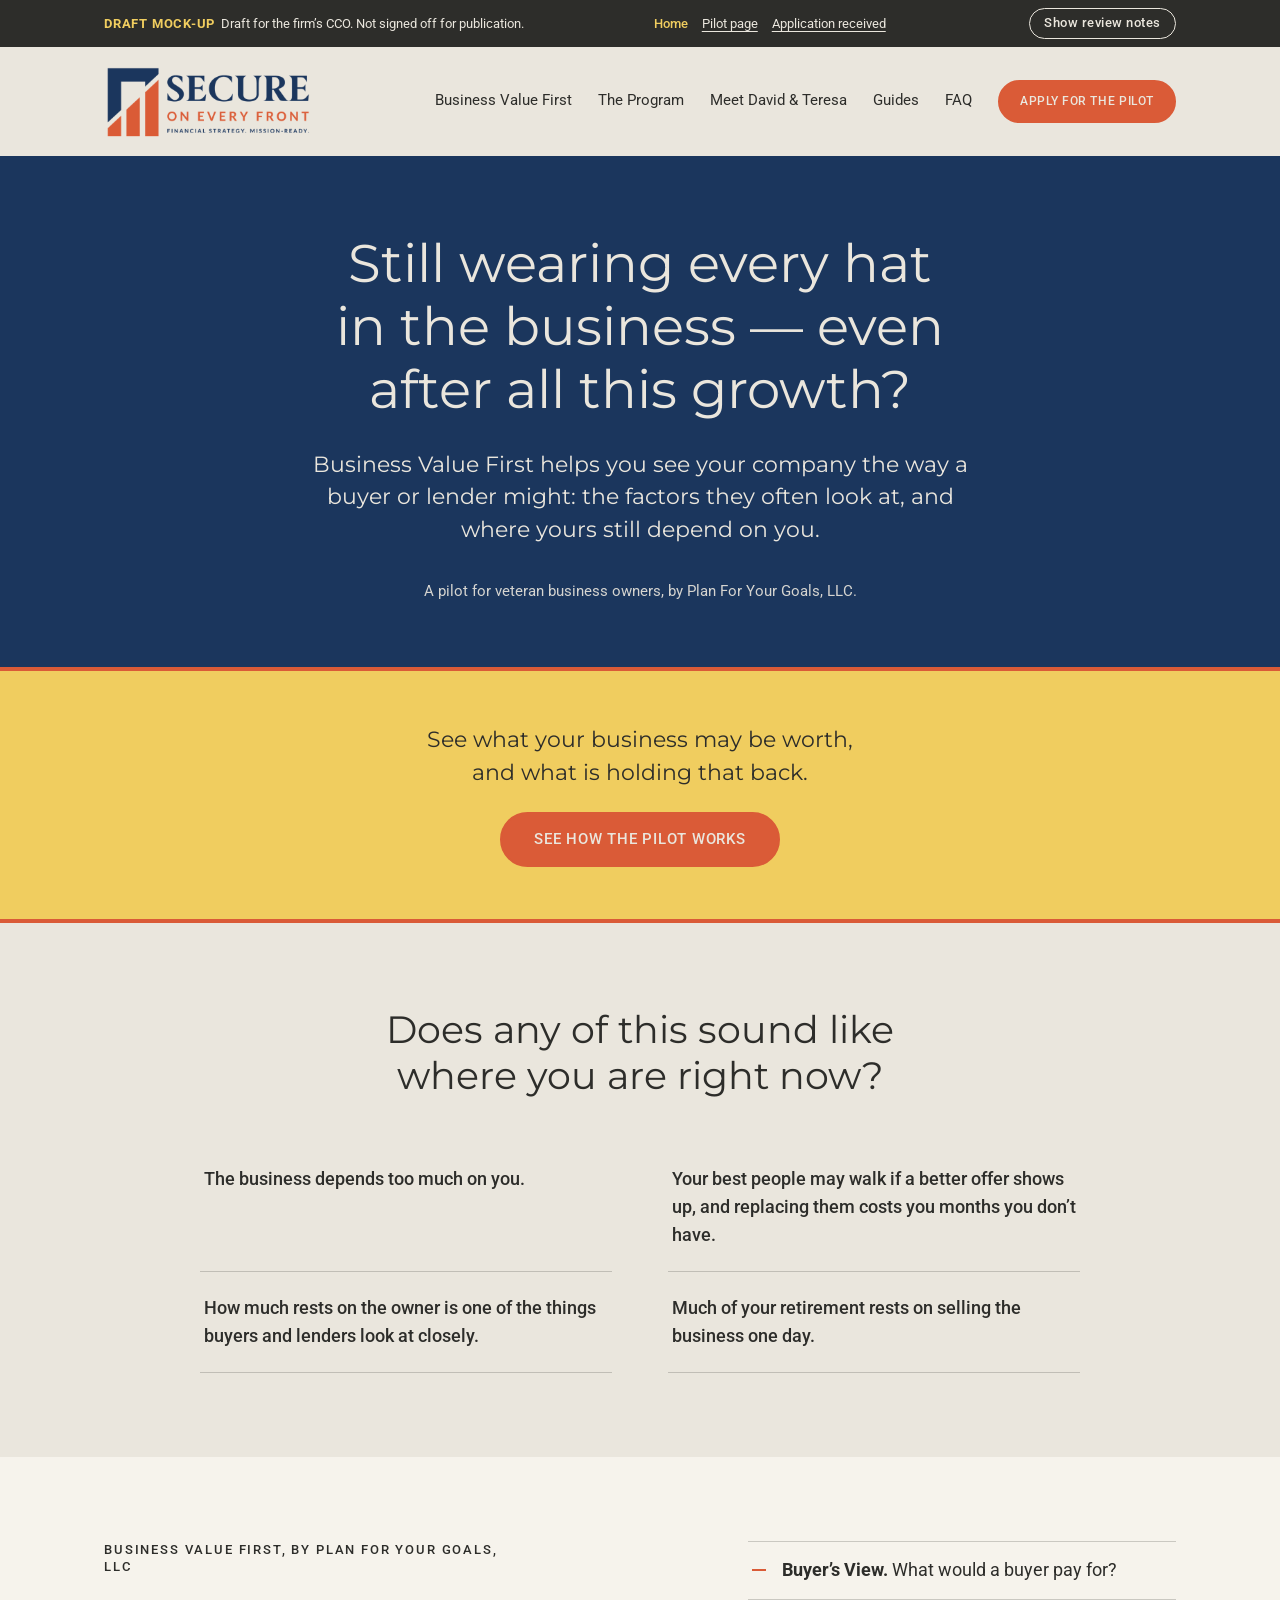
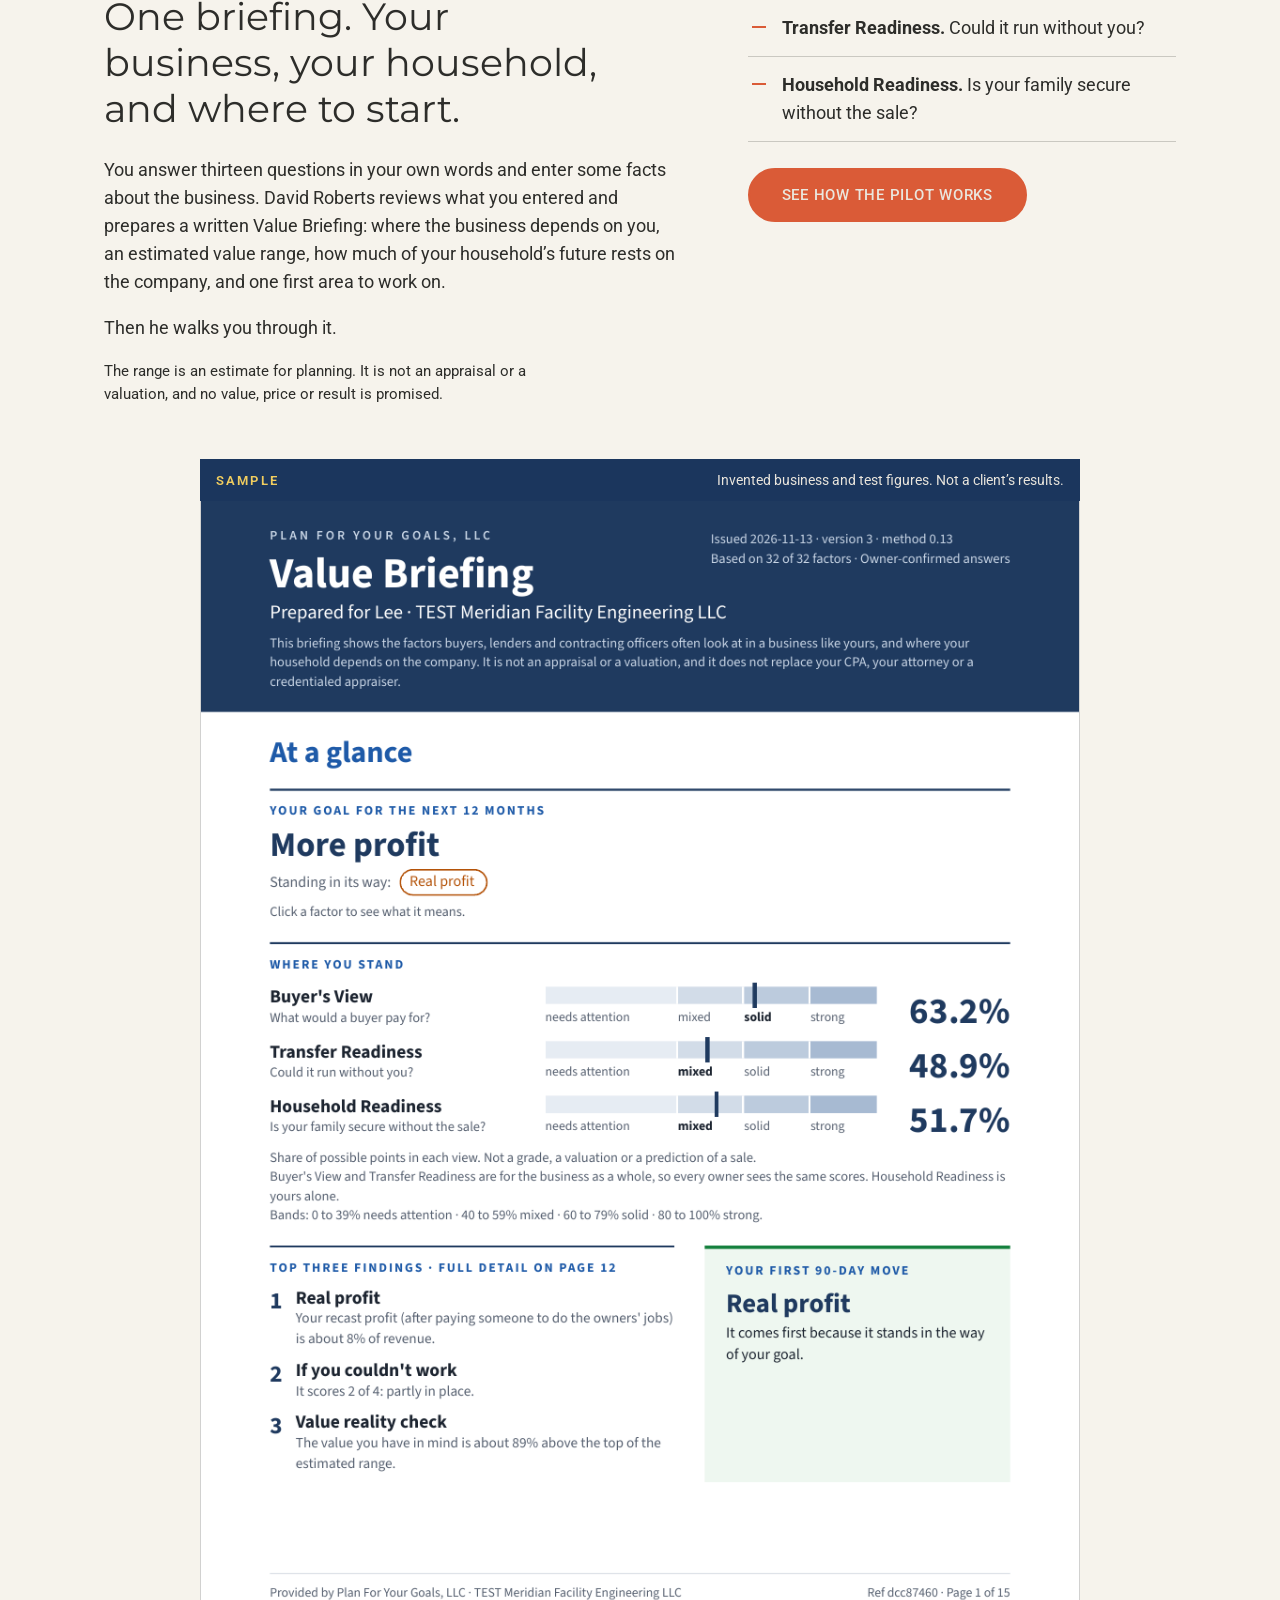
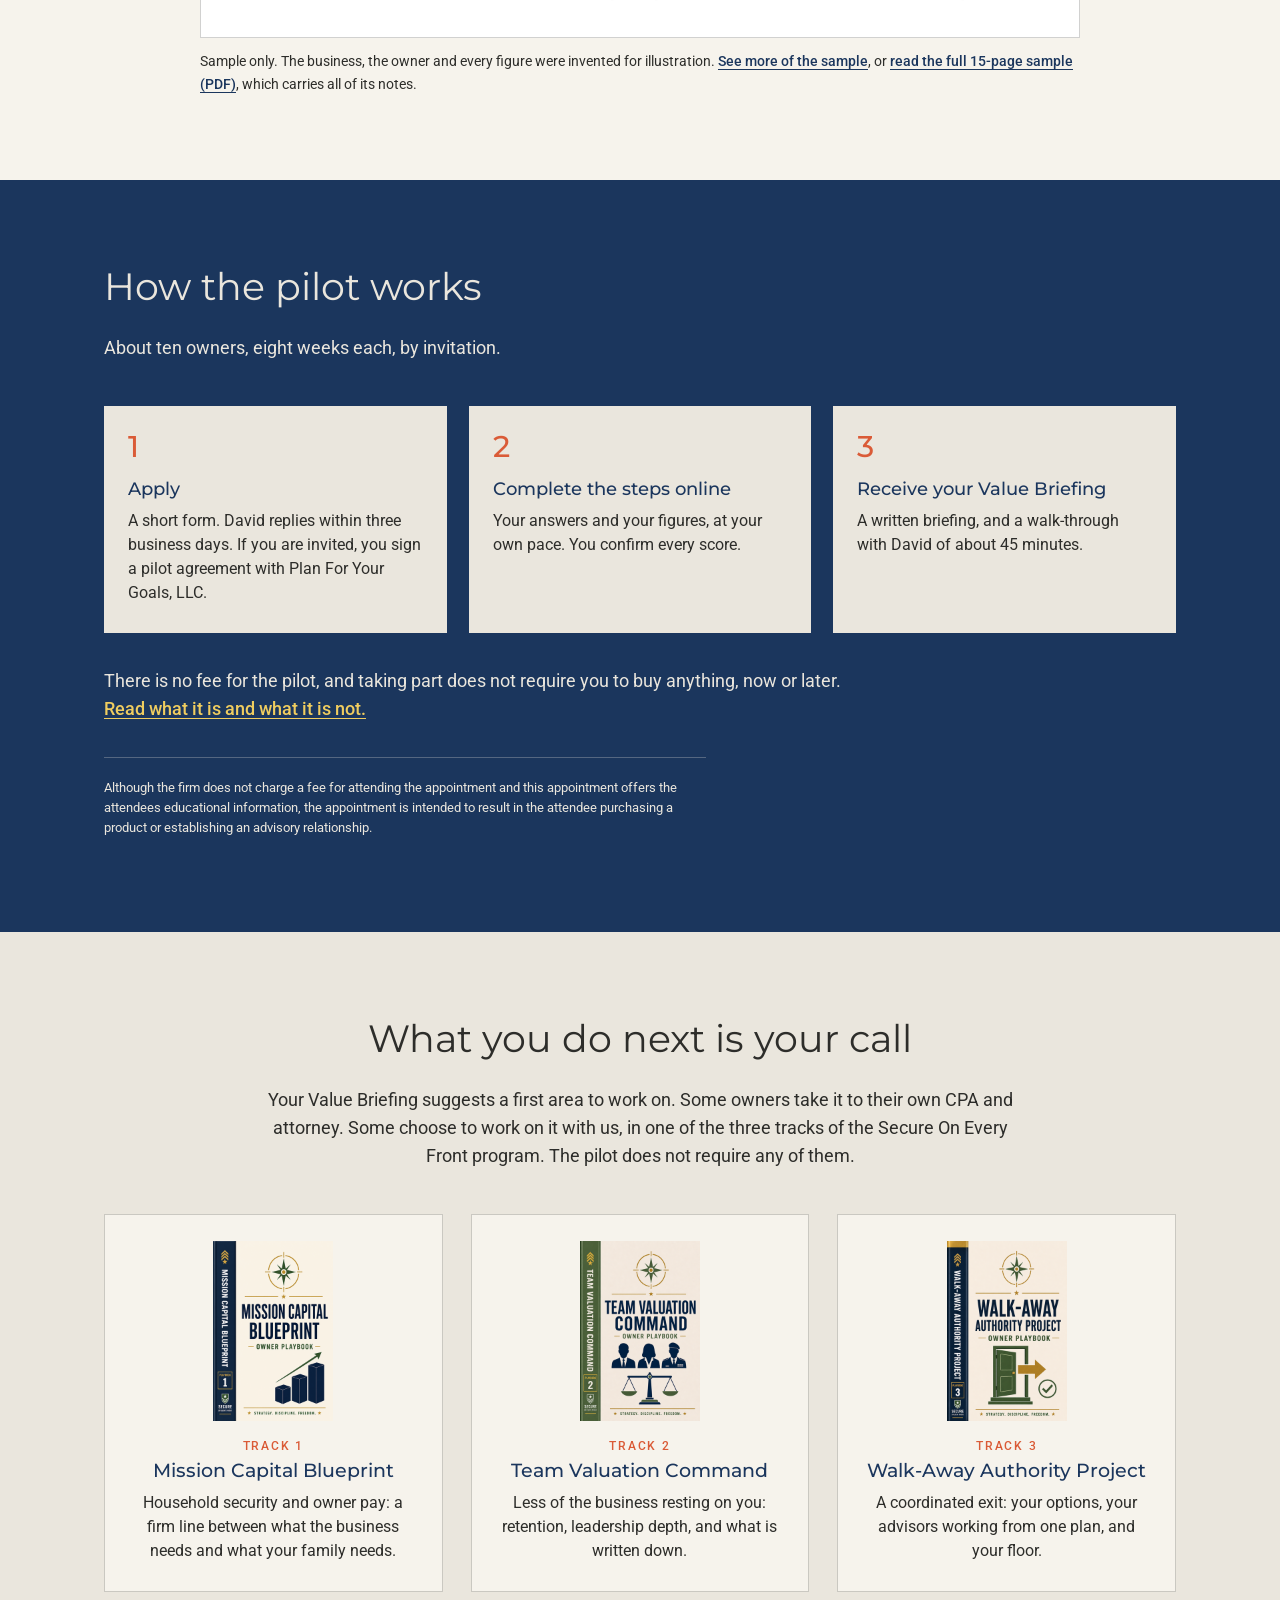
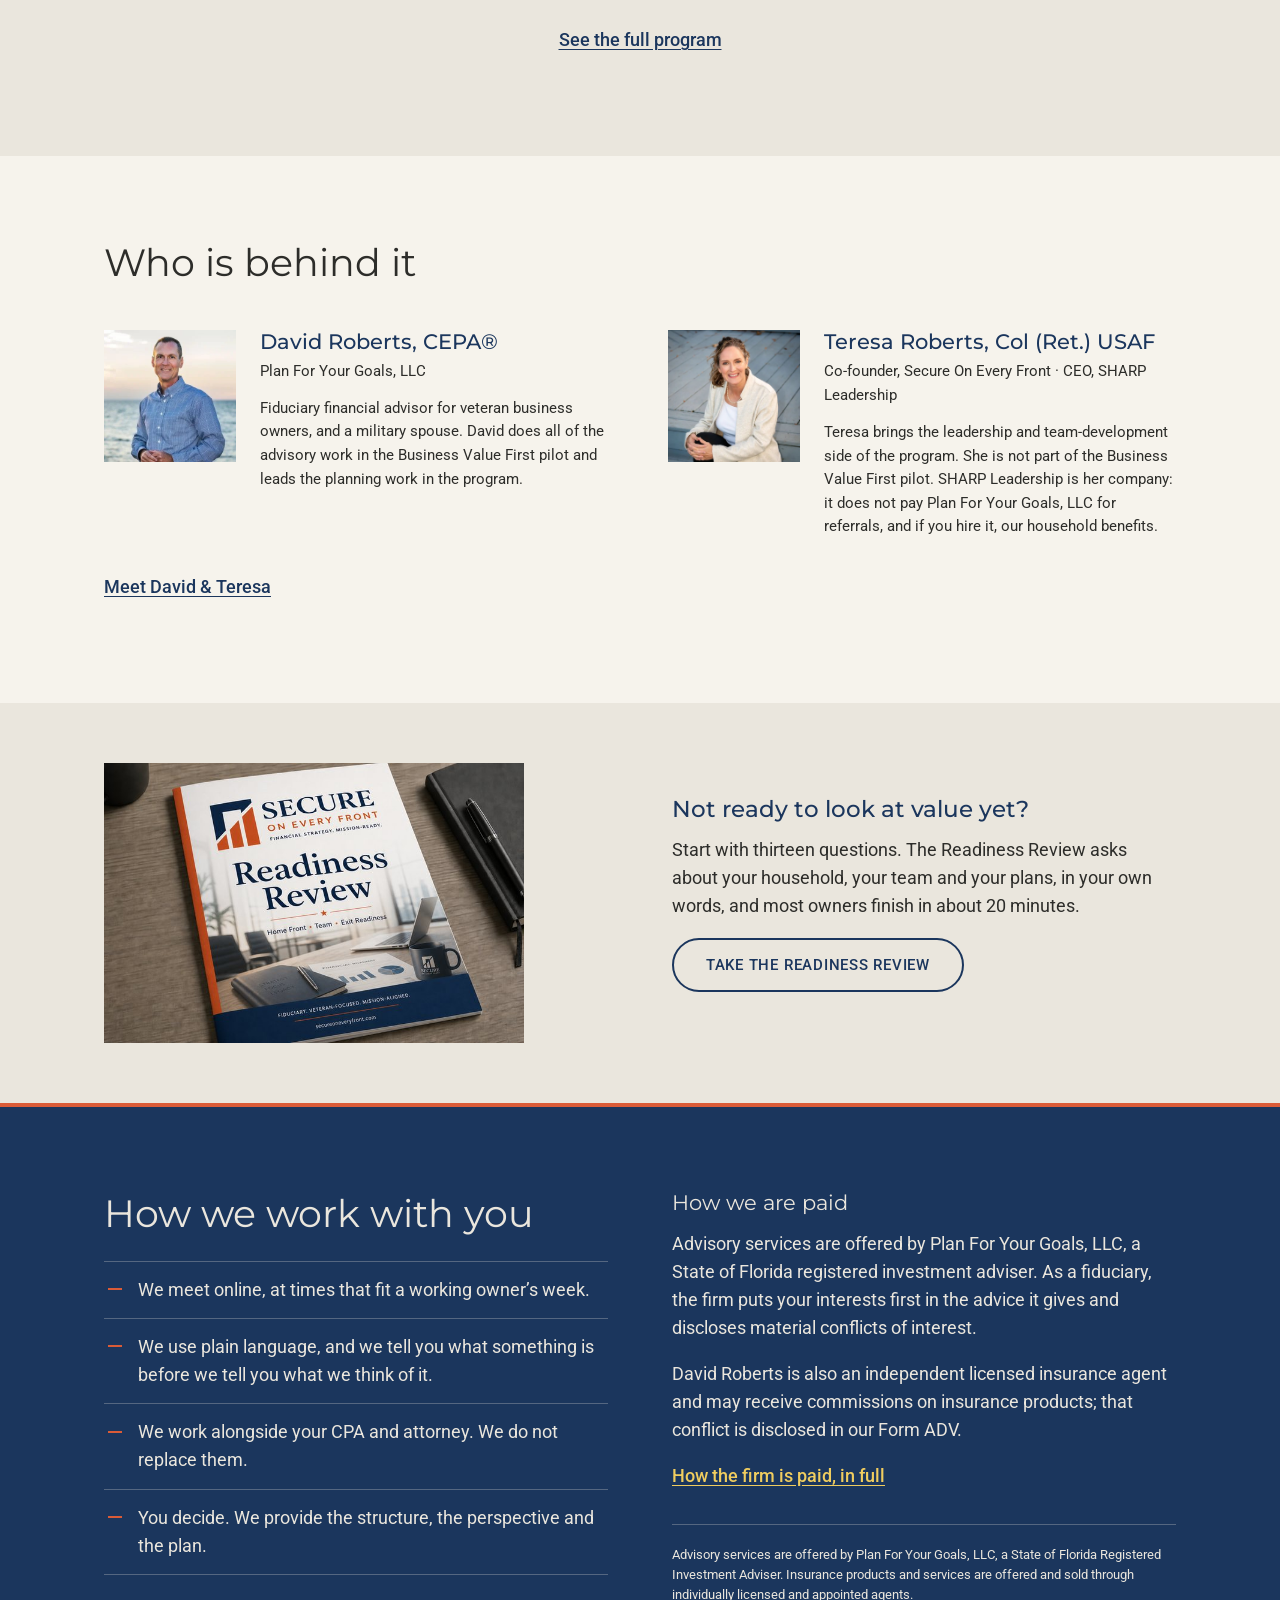
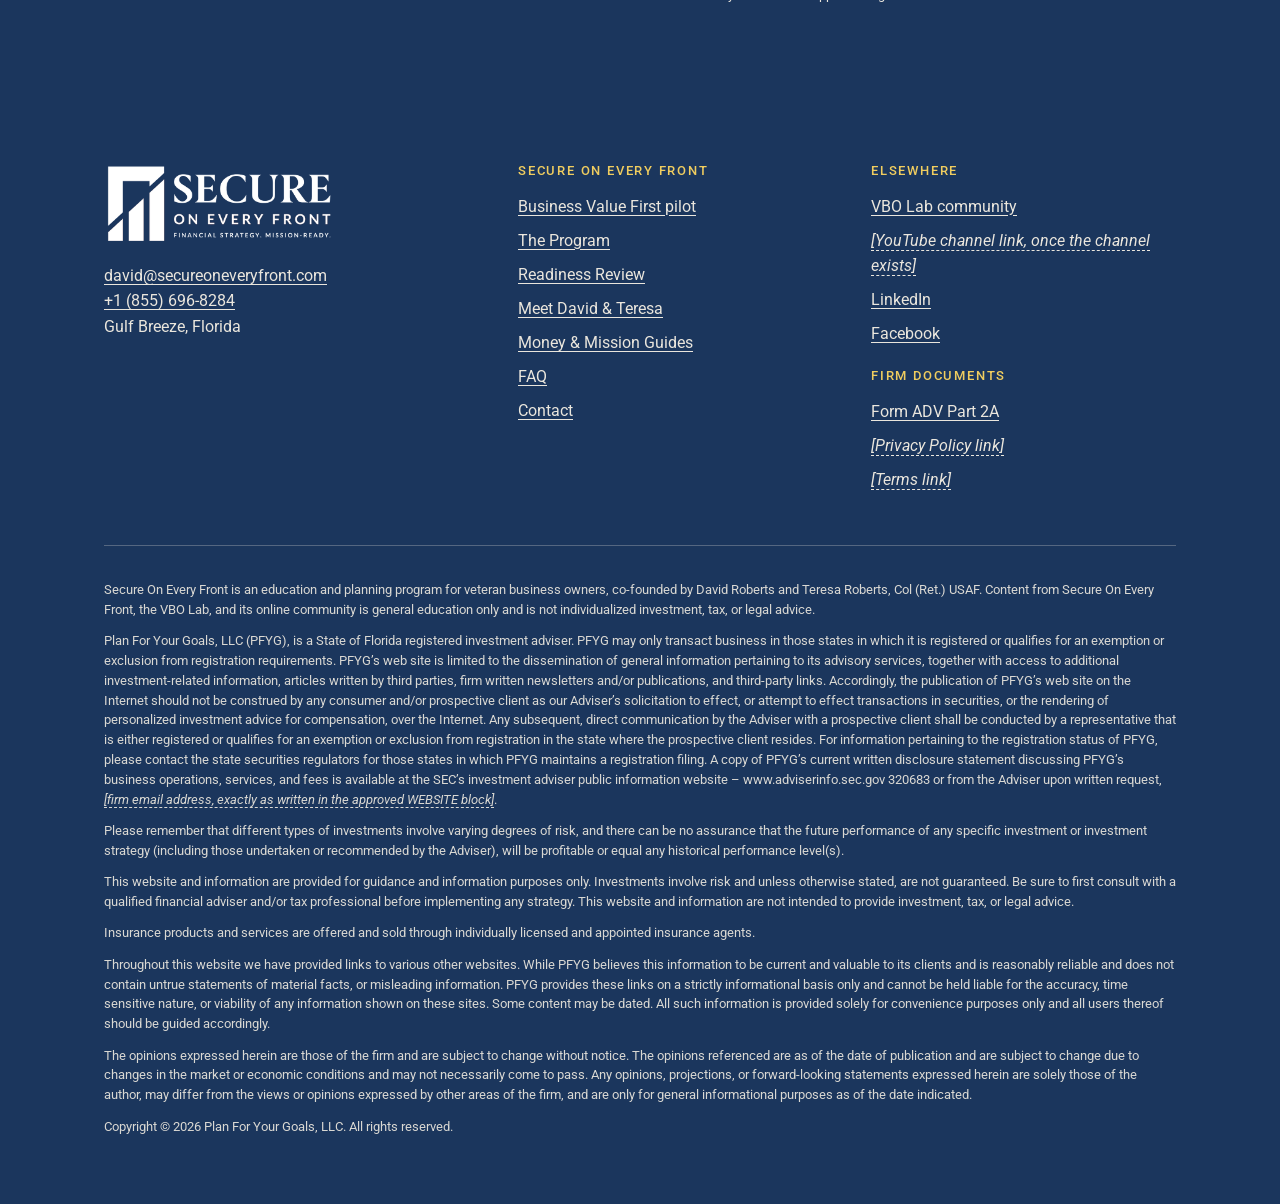
==== soef-refresh/mockup/index.html @ 6e655f0f "Add mock-ups for the Secure On Every Front refresh Pilot page, home page and application-received pa" ====
<!doctype html>
<html lang="en">
<head>
<meta charset="utf-8">
<meta name="viewport" content="width=device-width, initial-scale=1">
<meta name="robots" content="noindex, nofollow">
<title>Secure On Every Front | Business Value First for veteran business owners (DRAFT MOCK-UP)</title>
<link rel="icon" href="assets/favicon.png">
<link rel="preconnect" href="https://fonts.googleapis.com">
<link rel="preconnect" href="https://fonts.gstatic.com" crossorigin>
<link href="https://fonts.googleapis.com/css2?family=Montserrat:wght@400;500;600&family=Roboto:ital,wght@0,400;0,500;0,700;1,400&display=swap" rel="stylesheet">
<style>
/* Palette and type read from secureoneveryfront.com on 2026-11-19 */
:root {
  --navy: #1B365D;
  --cream: #EAE6DD;
  --gold: #F0CD5F;
  --orange: #DA5B37;
  --ink: #2D2D2A;
  --paper: #F6F3EC;
  --line-on-navy: rgba(234, 230, 221, .28);
  --line-on-cream: rgba(45, 45, 42, .22);
  --head: "Montserrat", "Helvetica Neue", Arial, sans-serif;
  --body: "Roboto", "Helvetica Neue", Arial, sans-serif;
}
*, *::before, *::after { box-sizing: border-box; }
html { -webkit-text-size-adjust: 100%; scroll-behavior: smooth; }
body { margin: 0; background: var(--cream); color: var(--ink); font-family: var(--body); font-size: 1.1rem; line-height: 1.6; }
img { max-width: 100%; height: auto; display: block; }
a { color: inherit; text-underline-offset: 3px; }
h1, h2, h3, h4 { font-family: var(--head); font-weight: 400; line-height: 1.2; margin: 0; text-wrap: balance; }
p { margin: 0 0 1em; }
p:last-child { margin-bottom: 0; }
ul, ol { margin: 0; padding: 0; }
.wrap { max-width: 1120px; margin: 0 auto; padding: 0 24px; }
.narrow { max-width: 780px; }
.center { text-align: center; margin-left: auto; margin-right: auto; }

/* ---------- Draft bar and review notes: part of the mock-up file only ---------- */
.draftbar { position: sticky; top: 0; z-index: 50; background: var(--ink); color: var(--cream); font-size: .82rem; line-height: 1.35; }
.draftbar .wrap { display: flex; gap: 10px 20px; align-items: center; justify-content: space-between; flex-wrap: wrap; padding-top: 8px; padding-bottom: 8px; }
.draftbar strong { color: var(--gold); letter-spacing: .06em; }
.draftbar .pages a { margin-right: 14px; }
.draftbar .pages a[aria-current="page"] { color: var(--gold); text-decoration: none; font-weight: 500; }
.draftbar button { font: 500 .8rem/1 var(--body); letter-spacing: .04em; background: transparent; color: var(--cream); border: 1px solid var(--cream); border-radius: 300px; padding: 8px 14px; cursor: pointer; }
.draftbar button[aria-pressed="true"] { background: var(--gold); border-color: var(--gold); color: var(--ink); }
.draftbar button:focus-visible { outline: 2px solid var(--gold); outline-offset: 2px; }
.note, .notes-only { display: none; }
body.notes-on .note { display: block; margin: 16px 0 0; padding: 10px 12px; background: #FFF7D1; color: var(--ink); border-left: 4px solid var(--orange); border-radius: 4px; font: 400 .82rem/1.45 var(--body); letter-spacing: 0; text-transform: none; text-align: left; max-width: 68ch; }
body.notes-on .center > .note, body.notes-on .note.mid { margin-left: auto; margin-right: auto; }
body.notes-on .note b { font-weight: 700; }
body.notes-on .notes-only { display: block; }
.placeholder { border-bottom: 1px dashed currentColor; font-style: italic; }

/* ---------- Buttons ---------- */
.btn { display: inline-block; text-decoration: none; text-align: center; font: 500 .95rem/1.2 var(--body); letter-spacing: .05em; text-transform: uppercase; background: var(--orange); color: var(--cream); border: 2px solid var(--orange); border-radius: 300px; padding: 1.05em 2.1em; cursor: pointer; transition: background .15s ease, color .15s ease; }
.btn:hover { background: transparent; color: var(--orange); }
.on-navy .btn:hover { color: var(--cream); border-color: var(--cream); }
.btn:focus-visible, a:focus-visible, summary:focus-visible { outline: 3px solid var(--gold); outline-offset: 3px; }
.on-gold .btn:focus-visible, .on-gold a:focus-visible { outline-color: var(--navy); }
.btn--small { font-size: .78rem; padding: .95em 1.6em; }
.btn--quiet { background: transparent; color: var(--navy); border-color: var(--navy); }
.btn--quiet:hover { background: var(--navy); color: var(--cream); }
.cta-sub { font-size: .92rem; margin-top: 16px; opacity: .9; }
.textlink { color: var(--navy); font-weight: 500; }
.on-navy .textlink { color: var(--gold); }

/* ---------- Header ---------- */
.site-header { background: var(--cream); }
.site-header .wrap { display: flex; align-items: center; justify-content: space-between; gap: 20px; padding-top: 18px; padding-bottom: 18px; }
.site-header .logo img { width: 208px; }
.site-header nav { display: flex; align-items: center; gap: 26px; }
.site-header nav a.text { font-size: .95rem; text-decoration: none; border-bottom: 1px solid transparent; padding-bottom: 2px; white-space: nowrap; }
.site-header nav a.text:hover, .site-header nav a.text[aria-current="page"] { border-bottom-color: var(--ink); }

/* ---------- Sections ---------- */
section { padding: 84px 0; }
.on-navy { background: var(--navy); color: var(--cream); }
.on-gold { background: var(--gold); color: var(--ink); }
.on-paper { background: var(--paper); }
.rule-top { border-top: 4px solid var(--orange); }
.rule-bottom { border-bottom: 4px solid var(--orange); }
.eyebrow { font: 500 .82rem/1.3 var(--body); letter-spacing: .14em; text-transform: uppercase; margin: 0 0 18px; }
.on-navy .eyebrow { color: var(--gold); }
h2 { font-size: clamp(1.7rem, 3.1vw, 2.4rem); margin-bottom: 24px; }
h3 { font-size: 1.3rem; }
.lead { font-family: var(--head); font-size: clamp(1.12rem, 1.8vw, 1.36rem); line-height: 1.5; text-wrap: pretty; }
.sec-head { max-width: 780px; margin-bottom: 44px; }
.sec-head.center { margin-left: auto; margin-right: auto; }

/* Hero */
.hero { padding: 76px 0 0; text-align: center; }
.hero h1 { font-size: clamp(2.1rem, 4.4vw, 3.3rem); max-width: 21ch; margin: 0 auto 26px; }
.hero .lead { max-width: 46ch; margin: 0 auto 34px; }
.hero .cta-sub { margin-bottom: 0; }
.hero-pad { padding-bottom: 64px; }
.facts-row { border-top: 1px solid var(--line-on-navy); text-align: left; }
.facts-row ul { list-style: none; display: grid; grid-template-columns: repeat(3, 1fr); }
.facts-row li { padding: 24px 28px 28px 0; font-size: .98rem; line-height: 1.45; }
.facts-row li + li { padding-left: 28px; border-left: 1px solid var(--line-on-navy); }
.facts-row b { display: block; font: 500 1.05rem/1.35 var(--head); margin-bottom: 4px; }

/* Gold call-to-action band */
.band { padding: 52px 0; text-align: center; }
.band .lead { max-width: 30ch; margin: 0 auto 24px; }

/* Two columns */
.two { display: grid; grid-template-columns: 1fr 1fr; gap: 64px; align-items: start; }
.two.wide-left { grid-template-columns: 1.15fr .85fr; }
.copy p { max-width: 60ch; }

/* Check lists */
.ticks { list-style: none; }
.ticks li { position: relative; padding: 14px 0 14px 34px; border-top: 1px solid var(--line-on-cream); }
.ticks li:last-child { border-bottom: 1px solid var(--line-on-cream); }
.ticks li::before { content: ""; position: absolute; left: 4px; top: 1.5em; width: 14px; height: 2px; background: var(--orange); }
.on-navy .ticks li { border-color: var(--line-on-navy); }
.pains { list-style: none; display: grid; grid-template-columns: 1fr 1fr; gap: 0 56px; max-width: 880px; margin: 0 auto; }
.pains li { padding: 22px 4px; border-bottom: 1px solid var(--line-on-cream); font-weight: 500; }

/* Sample briefing */
.sample { margin: 0 auto; max-width: 880px; }
.sample + .sample { margin-top: 40px; }
.sample-tag { display: flex; justify-content: space-between; align-items: baseline; gap: 12px; flex-wrap: wrap; background: var(--navy); color: var(--cream); padding: 10px 16px; font-size: .86rem; }
.sample-tag b { font: 600 .84rem/1.3 var(--body); letter-spacing: .16em; color: var(--gold); }
.sample-page { border: 1px solid var(--line-on-cream); border-top: 0; background: #fff; }
.sample-page img { width: 100%; }
.sample figcaption { font-size: .9rem; margin-top: 12px; }
.inside { list-style: none; display: grid; grid-template-columns: repeat(4, 1fr); gap: 20px; margin-bottom: 48px; }
.inside li { border-top: 3px solid var(--orange); padding-top: 14px; font-size: 1rem; line-height: 1.45; }
.inside b { display: block; font: 500 1.08rem/1.3 var(--head); color: var(--navy); margin-bottom: 6px; }
.video-slot { border: 2px dashed var(--orange); padding: 34px 24px; text-align: center; font-size: .92rem; max-width: 880px; margin: 0 auto 40px; background: #FFF7D1; }

/* Steps */
.steps { list-style: none; display: grid; grid-template-columns: repeat(4, 1fr); gap: 22px; counter-reset: s; }
.steps.three { grid-template-columns: repeat(3, 1fr); }
.steps li { counter-increment: s; background: var(--cream); color: var(--ink); padding: 26px 24px 28px; font-size: 1rem; line-height: 1.5; }
.steps li::before { content: counter(s); display: block; font: 500 1.9rem/1 var(--head); color: var(--orange); margin-bottom: 14px; }
.steps b { display: block; font: 500 1.14rem/1.3 var(--head); color: var(--navy); margin-bottom: 8px; }
.after-steps { margin-top: 34px; max-width: 74ch; }

/* Is / is not */
.isnot h3 { color: var(--navy); font-weight: 500; margin-bottom: 14px; }
.terms { margin-top: 56px; padding-top: 40px; border-top: 1px solid var(--line-on-cream); }
.terms h3 { color: var(--navy); font-weight: 500; margin-bottom: 12px; }
.terms .two { gap: 40px 64px; }
.blocktext { font-size: .84rem; line-height: 1.5; margin-top: 34px; padding-top: 20px; border-top: 1px solid var(--line-on-cream); max-width: 86ch; }
.on-navy .blocktext { border-top-color: var(--line-on-navy); }
.blocktext p { margin-bottom: .7em; }

/* People */
.person { display: grid; grid-template-columns: 200px 1fr; gap: 32px; align-items: start; }
.person img { width: 200px; height: 200px; object-fit: cover; object-position: 50% 20%; }
.person h3 { color: var(--navy); font-weight: 500; margin-bottom: 4px; }
.person .role { font-size: .95rem; margin-bottom: 14px; }
.people { display: grid; grid-template-columns: 1fr 1fr; gap: 56px; }
.people .person { grid-template-columns: 132px 1fr; gap: 24px; }
.people .person img { width: 132px; height: 132px; }
.small { font-size: .92rem; }

/* Tracks */
.tracks { list-style: none; display: grid; grid-template-columns: repeat(3, 1fr); gap: 28px; }
.tracks li { background: var(--paper); border: 1px solid var(--line-on-cream); padding: 26px 24px 28px; text-align: center; font-size: 1rem; line-height: 1.5; }
.tracks img { width: 120px; margin: 0 auto 16px; }
.tracks .n { font: 500 .78rem/1.4 var(--body); letter-spacing: .14em; text-transform: uppercase; color: var(--orange); display: block; margin-bottom: 4px; }
.tracks b { display: block; font: 500 1.16rem/1.3 var(--head); color: var(--navy); margin-bottom: 8px; }

/* Form */
.apply-grid { display: grid; grid-template-columns: .8fr 1.2fr; gap: 64px; align-items: start; }
form.apply { background: var(--cream); color: var(--ink); padding: 34px 32px 36px; }
.field { margin-bottom: 20px; }
.field label, .field legend { display: block; font: 500 .95rem/1.35 var(--body); margin-bottom: 6px; padding: 0; }
.field .hint { display: block; font-size: .86rem; line-height: 1.4; margin-top: 6px; }
.field input[type="text"], .field input[type="email"], .field input[type="tel"], .field select, .field textarea { width: 100%; font: 400 1rem/1.4 var(--body); color: var(--ink); background: #fff; border: 1px solid #8C8A84; border-radius: 4px; padding: 12px 12px; }
.field textarea { min-height: 96px; resize: vertical; }
.field input:focus-visible, .field select:focus-visible, .field textarea:focus-visible { outline: 3px solid var(--navy); outline-offset: 1px; }
.field fieldset { border: 0; margin: 0; padding: 0; }
.radios { display: flex; gap: 22px; flex-wrap: wrap; }
.radios label { display: inline-flex; align-items: center; gap: 8px; font-weight: 400; margin: 0; }
.field-row { display: grid; grid-template-columns: 1fr 1fr; gap: 20px; }
.req { color: #A8401F; }
.form-foot { font-size: .86rem; line-height: 1.5; margin-top: 18px; }

/* Questions */
.qa { max-width: 860px; margin: 0 auto; }
.qa details { border-top: 1px solid var(--line-on-cream); }
.qa details:last-child { border-bottom: 1px solid var(--line-on-cream); }
.qa summary { cursor: pointer; padding: 20px 36px 20px 0; font: 500 1.12rem/1.35 var(--head); color: var(--navy); list-style: none; position: relative; }
.qa summary::-webkit-details-marker { display: none; }
.qa summary::after { content: "+"; position: absolute; right: 4px; top: 16px; font: 400 1.5rem/1 var(--body); color: var(--orange); }
.qa details[open] summary::after { content: "\2212"; }
.qa details p { max-width: 68ch; }
.qa details > div { padding: 0 0 24px; }

/* Second on-ramp */
.quiet { padding: 60px 0; }
.quiet .two { align-items: center; }
.quiet h3 { color: var(--navy); font-weight: 500; font-size: 1.45rem; margin-bottom: 12px; }
.quiet img { max-width: 420px; width: 100%; }

/* Footer */
.site-footer { background: var(--navy); color: var(--cream); padding: 64px 0 56px; }
.foot-grid { display: grid; grid-template-columns: 1.2fr 1fr 1fr; gap: 48px; padding-bottom: 44px; border-bottom: 1px solid var(--line-on-navy); }
.foot-grid img { width: 230px; margin-bottom: 20px; }
.foot-grid h4 { font: 500 .8rem/1.3 var(--body); letter-spacing: .14em; text-transform: uppercase; color: var(--gold); margin: 0 0 14px; }
.foot-grid ul { list-style: none; font-size: .98rem; }
.foot-grid li { margin-bottom: 9px; }
.foot-grid address { font-style: normal; font-size: .98rem; line-height: 1.6; }
a[href^="tel:"] { white-space: nowrap; }
.disclosure { font-size: .8rem; line-height: 1.55; padding-top: 34px; opacity: .92; }
.disclosure p { margin-bottom: .9em; }

/* ---------- Responsive ---------- */
@media (max-width: 1040px) {
  .site-header nav a.text { display: none; }
}
@media (max-width: 900px) {
  section { padding: 60px 0; }
  .hero { padding-top: 52px; }
  .two, .two.wide-left, .apply-grid, .people { grid-template-columns: 1fr; gap: 40px; }
  .steps, .steps.three, .inside { grid-template-columns: 1fr 1fr; }
  .tracks { grid-template-columns: 1fr; }
  .foot-grid { grid-template-columns: 1fr; gap: 34px; }
  .facts-row ul { grid-template-columns: 1fr; }
  .facts-row li, .facts-row li + li { padding: 16px 0; border-left: 0; }
  .facts-row li + li { border-top: 1px solid var(--line-on-navy); }
  .pains { grid-template-columns: 1fr; }
}
@media (max-width: 620px) {
  body { font-size: 1.04rem; }
  .wrap { padding: 0 20px; }
  .site-header .logo img { width: 160px; }
  .site-header nav .btn { font-size: .7rem; padding: .9em 1.2em; }
  .btn { display: block; width: 100%; padding-left: 1em; padding-right: 1em; }
  .site-header nav .btn { display: inline-block; width: auto; }
  .steps, .steps.three, .inside { grid-template-columns: 1fr; }
  .person, .people .person { grid-template-columns: 1fr; gap: 16px; }
  .field-row { grid-template-columns: 1fr; gap: 0; }
  form.apply { padding: 26px 20px 28px; }
  .sample-tag { font-size: .8rem; }
}
@media (prefers-reduced-motion: reduce) { html { scroll-behavior: auto; } .btn { transition: none; } }

</style>
</head>
<body>

<!-- ============ DRAFT BAR: belongs to this mock-up file only. Do not build in Squarespace. ============ -->
<div class="draftbar" role="region" aria-label="Mock-up status">
  <div class="wrap">
    <span><strong>DRAFT MOCK-UP</strong> &nbsp;Draft for the firm&rsquo;s CCO. Not signed off for publication.</span>
    <span class="pages"><a href="index.html" aria-current="page">Home</a><a href="business-value-first.html">Pilot page</a><a href="applied.html">Application received</a></span>
    <button type="button" id="notesToggle" aria-pressed="false">Show review notes</button>
  </div>
</div>

<!-- ============ HEADER ============ -->
<header class="site-header">
  <div class="wrap">
    <a class="logo" href="index.html" aria-label="Secure On Every Front home"><img src="assets/soef-logo.png" alt="Secure On Every Front" width="600" height="210"></a>
    <nav aria-label="Primary">
      <a class="text" href="business-value-first.html">Business Value First</a>
      <a class="text" href="#program-note">The Program</a>
      <a class="text" href="https://www.secureoneveryfront.com/david-teresa">Meet David &amp; Teresa</a>
      <a class="text" href="https://www.secureoneveryfront.com/guides">Guides</a>
      <a class="text" href="https://www.secureoneveryfront.com/faq">FAQ</a>
      <a class="btn btn--small" href="business-value-first.html#apply">Apply for the pilot</a>
    </nav>
  </div>
</header>

<main id="top">

<!-- ============ 1. HERO ============ -->
<section class="hero on-navy rule-bottom">
  <div class="wrap">
    <div class="hero-pad">
      <h1>Still wearing every hat in the business &mdash; even after all this growth?</h1>
      <p class="lead">Business Value First helps you see your company the way a buyer or lender might: the factors they often look at, and where yours still depend on you.</p>
      <p class="cta-sub">A pilot for veteran business owners, by Plan For Your Goals, LLC.</p>
      <p class="note mid"><b>Review note 1.</b> The headline is your current one, unchanged, so the audience you already have recognizes the page. The line under it is new and is a draft. It replaces &ldquo;Secure On Every Front is a planning program&hellip;&rdquo; as the first thing a visitor reads: app first, program second.</p>
    </div>
  </div>
</section>

<section class="band on-gold rule-bottom">
  <div class="wrap">
    <p class="lead">See what your business may be worth, and what is holding that back.</p>
    <a class="btn" href="business-value-first.html">See how the pilot works</a>
    <p class="note mid"><b>Review note 2.</b> The gold band keeps its place from the live page; only the offer changes. Home page buttons say &ldquo;See how the pilot works&rdquo; and go to the top of the pilot page. The header button says &ldquo;Apply for the pilot&rdquo; and goes to the form. That also takes &ldquo;FREE&rdquo; out of the header on every page.</p>
  </div>
</section>

<!-- ============ 2. DOES THIS SOUND LIKE YOU ============ -->
<section>
  <div class="wrap">
    <div class="sec-head center" style="text-align:center"><h2>Does any of this sound like where you are right now?</h2></div>
    <ul class="pains">
      <li>The business depends too much on you.</li>
      <li>Your best people may walk if a better offer shows up, and replacing them costs you months you don&rsquo;t have.</li>
      <li>How much rests on the owner is one of the things buyers and lenders look at closely.</li>
      <li>Much of your retirement rests on selling the business one day.</li>
    </ul>
    <p class="note mid"><b>Review note 3.</b> Two of the four lines are reworded, by your decision of 2026-11-20 to reword unsourced claims. The live page says a buyer &ldquo;would likely value this business at a fraction of what it&rsquo;s actually worth&rdquo; and that retirement &ldquo;depends on a sale that could be discounted.&rdquo; Both predicted a price. The new lines describe the situation without predicting one.</p>
  </div>
</section>

<!-- ============ 3. WHAT BUSINESS VALUE FIRST IS ============ -->
<section class="on-paper" id="bvf">
  <div class="wrap">
    <div class="two wide-left" style="margin-bottom:52px">
      <div class="copy">
        <p class="eyebrow">Business Value First, by Plan For Your Goals, LLC</p>
        <h2>One briefing. Your business, your household, and where to start.</h2>
        <p>You answer thirteen questions in your own words and enter some facts about the business. David Roberts reviews what you entered and prepares a written Value Briefing: where the business depends on you, an estimated value range, how much of your household&rsquo;s future rests on the company, and one first area to work on.</p>
        <p>Then he walks you through it.</p>
        <p class="small">The range is an estimate for planning. It is not an appraisal or a valuation, and no value, price or result is promised.</p>
      </div>
      <div>
        <ul class="ticks">
          <li><b>Buyer&rsquo;s View.</b> What would a buyer pay for?</li>
          <li><b>Transfer Readiness.</b> Could it run without you?</li>
          <li><b>Household Readiness.</b> Is your family secure without the sale?</li>
        </ul>
        <p style="margin-top:26px"><a class="btn" href="business-value-first.html">See how the pilot works</a></p>
      </div>
    </div>

    <div class="video-slot notes-only"><b>Explainer video goes here</b> once it exists. The page launches without it. This box is not part of the page.</div>

    <figure class="sample">
      <div class="sample-tag"><b>SAMPLE</b><span>Invented business and test figures. Not a client&rsquo;s results.</span></div>
      <a class="sample-page" href="assets/sample-page-1.png" target="_blank" rel="noopener" style="display:block"><img src="assets/sample-page-1.png" alt="Sample Value Briefing, page 1 of 15: an at-a-glance page for an invented company, showing the owner's goal for the next 12 months, three gauges with their scores, the top three findings and a first 90-day move. A note under the gauges reads: share of possible points in each view, not a grade, a valuation or a prediction of a sale." width="935" height="1210"></a>
      <figcaption>Sample only. The business, the owner and every figure were invented for illustration. <a class="textlink" href="business-value-first.html#sample">See more of the sample</a>, or <a class="textlink" href="assets/sample-value-briefing.pdf" target="_blank" rel="noopener">read the full 15-page sample (PDF)</a>, which carries all of its notes.</figcaption>
    </figure>
    <p class="note mid"><b>Review note 4.</b> The three gauge names and their questions are the app&rsquo;s own labels, copied from the briefing. The sample page is shown whole and unedited (D43, D50). The home page shows page 1 only; the pilot page shows two pages and links the full PDF. The same three open points apply as on the pilot page: the &ldquo;sample&rdquo; label, the broken words on page 5 of the PDF, and readability on a phone.</p>
  </div>
</section>

<!-- ============ 4. HOW THE PILOT WORKS ============ -->
<section class="on-navy">
  <div class="wrap">
    <div class="sec-head">
      <h2>How the pilot works</h2>
      <p>About ten owners, eight weeks each, by invitation.</p>
    </div>
    <ol class="steps three">
      <li><b>Apply</b>A short form. David replies within three business days. If you are invited, you sign a pilot agreement with Plan For Your Goals, LLC.</li>
      <li><b>Complete the steps online</b>Your answers and your figures, at your own pace. You confirm every score.</li>
      <li><b>Receive your Value Briefing</b>A written briefing, and a walk-through with David of about 45 minutes.</li>
    </ol>
    <p class="after-steps">There is no fee for the pilot, and taking part does not require you to buy anything, now or later. <a class="textlink" href="business-value-first.html#terms">Read what it is and what it is not.</a></p>
    <div class="blocktext">
      <p>Although the firm does not charge a fee for attending the appointment and this appointment offers the attendees educational information, the appointment is intended to result in the attendee purchasing a product or establishing an advisory relationship.</p>
    </div>
    <p class="note"><b>Review note 5.</b> This replaces &ldquo;Three Steps To Find Your Starting Point.&rdquo; Because the section says there is no fee, your FREE-REVIEW block sits under it, word for word. If you would sooner keep that block off the home page, the alternative is to remove the &ldquo;no fee&rdquo; sentence here and let the pilot page carry it.</p>
  </div>
</section>

<!-- ============ 5. THE PROGRAM ============ -->
<section id="program-note">
  <div class="wrap">
    <div class="sec-head center" style="text-align:center">
      <h2>What you do next is your call</h2>
      <p>Your Value Briefing suggests a first area to work on. Some owners take it to their own CPA and attorney. Some choose to work on it with us, in one of the three tracks of the Secure On Every Front program. The pilot does not require any of them.</p>
    </div>
    <ul class="tracks">
      <li><img src="assets/t1.png" alt="" width="360" height="540"><span class="n">Track 1</span><b>Mission Capital Blueprint</b>Household security and owner pay: a firm line between what the business needs and what your family needs.</li>
      <li><img src="assets/t2.png" alt="" width="360" height="540"><span class="n">Track 2</span><b>Team Valuation Command</b>Less of the business resting on you: retention, leadership depth, and what is written down.</li>
      <li><img src="assets/t3.png" alt="" width="360" height="540"><span class="n">Track 3</span><b>Walk-Away Authority Project</b>A coordinated exit: your options, your advisors working from one plan, and your floor.</li>
    </ul>
    <p class="center" style="margin-top:34px;text-align:center"><a class="textlink" href="#program-note">See the full program</a></p>
    <p class="note mid"><b>Review note 6.</b> The three tracks by their names, one line each, in your standing order: household, then team, then exit. The long track descriptions, the C2H card, &ldquo;What This Program Is Designed To Help You Build&rdquo; and the comparison section move to a new Program page, which is not mocked up yet, so &ldquo;The Program&rdquo; links on these pages only jump here. The one-line descriptions are drafts. The track artwork is from the live page.</p>
  </div>
</section>

<!-- ============ 6. WHO IS BEHIND IT ============ -->
<section class="on-paper">
  <div class="wrap">
    <div class="sec-head"><h2>Who is behind it</h2></div>
    <div class="people">
      <div class="person">
        <img src="assets/david.jpg" alt="David Roberts" width="360" height="360">
        <div>
          <h3>David Roberts, CEPA&reg;</h3>
          <p class="role">Plan For Your Goals, LLC</p>
          <p class="small">Fiduciary financial advisor for veteran business owners, and a military spouse. David does all of the advisory work in the Business Value First pilot and leads the planning work in the program.</p>
        </div>
      </div>
      <div class="person">
        <img src="assets/teresa.jpg" alt="Teresa Roberts" width="600" height="750">
        <div>
          <h3>Teresa Roberts, Col (Ret.) USAF</h3>
          <p class="role">Co-founder, Secure On Every Front &middot; CEO, SHARP Leadership</p>
          <p class="small">Teresa brings the leadership and team-development side of the program. She is not part of the Business Value First pilot. SHARP Leadership is her company: it does not pay Plan For Your Goals, LLC for referrals, and if you hire it, our household benefits.</p>
        </div>
      </div>
    </div>
    <p style="margin-top:34px"><a class="textlink" href="https://www.secureoneveryfront.com/david-teresa">Meet David &amp; Teresa</a></p>
    <p class="note"><b>Review note 7.</b> Four of your decisions show here. The photo with the &ldquo;Veteran Owned Business&rdquo; badge is replaced by two separate portraits already on your site (O7 stays open). Teresa&rsquo;s years of service are not stated. Teresa is described as outside the pilot (D46). The SHARP Leadership sentence states the family interest in plain words, from what you told me on 2026-11-20; it is my draft, and whether the brochure should also mention it is still open.</p>
  </div>
</section>

<!-- ============ 7. SECOND ON-RAMP ============ -->
<section class="quiet">
  <div class="wrap two">
    <div><img src="assets/review.jpg" alt="A printed Readiness Review report on a desk" width="700" height="467"></div>
    <div>
      <h3>Not ready to look at value yet?</h3>
      <p>Start with thirteen questions. The Readiness Review asks about your household, your team and your plans, in your own words, and most owners finish in about 20 minutes.</p>
      <p><a class="btn btn--quiet" href="https://www.secureoneveryfront.com/review">Take the Readiness Review</a></p>
      <p class="note"><b>Review note 8.</b> The second on-ramp. One quieter, outlined button, so the pilot keeps the only solid button on the page. It stays through the pilot and comes off the day Door 1 opens, when /review points into the app.</p>
    </div>
  </div>
</section>

<!-- ============ 8. HOW WE WORK WITH YOU ============ -->
<section class="on-navy rule-top">
  <div class="wrap two">
    <div>
      <h2>How we work with you</h2>
      <ul class="ticks">
        <li>We meet online, at times that fit a working owner&rsquo;s week.</li>
        <li>We use plain language, and we tell you what something is before we tell you what we think of it.</li>
        <li>We work alongside your CPA and attorney. We do not replace them.</li>
        <li>You decide. We provide the structure, the perspective and the plan.</li>
      </ul>
    </div>
    <div>
      <h3 style="margin-bottom:14px">How we are paid</h3>
      <p>Advisory services are offered by Plan For Your Goals, LLC, a State of Florida registered investment adviser. As a fiduciary, the firm puts your interests first in the advice it gives and discloses material conflicts of interest.</p>
      <p>David Roberts is also an independent licensed insurance agent and may receive commissions on insurance products; that conflict is disclosed in our Form ADV.</p>
      <p><a class="textlink" href="https://www.secureoneveryfront.com/faq">How the firm is paid, in full</a></p>
      <div class="blocktext">
        <p>Advisory services are offered by Plan For Your Goals, LLC, a State of Florida Registered Investment Adviser. Insurance products and services are offered and sold through individually licensed and appointed agents.</p>
      </div>
      <p class="note"><b>Review note 9.</b> A trimmed &ldquo;Our Agreement.&rdquo; The live page says &ldquo;As a fiduciary&rdquo; with nothing about insurance pay beside it; here the insurance sentence from your playbook follows it directly. The link goes to the corrected FAQ answer (FAQ-PAY-ANSWER.md). The small paragraph is the second paragraph of your SOEF block; the first is in the footer.</p>
    </div>
  </div>
</section>

</main>

<!-- ============ FOOTER ============ -->
<footer class="site-footer">
  <div class="wrap">
    <div class="foot-grid">
      <div>
        <img src="assets/soef-logo-white.png" alt="Secure On Every Front" width="750" height="262">
        <address>
          <a href="mailto:david@secureoneveryfront.com">david@secureoneveryfront.com</a><br>
          <a href="tel:+18556968284">+1 (855) 696-8284</a><br>
          Gulf Breeze, Florida
        </address>
      </div>
      <div>
        <h4>Secure On Every Front</h4>
        <ul>
          <li><a href="business-value-first.html">Business Value First pilot</a></li>
          <li><a href="#program-note">The Program</a></li>
          <li><a href="https://www.secureoneveryfront.com/review">Readiness Review</a></li>
          <li><a href="https://www.secureoneveryfront.com/david-teresa">Meet David &amp; Teresa</a></li>
          <li><a href="https://www.secureoneveryfront.com/guides">Money &amp; Mission Guides</a></li>
          <li><a href="https://www.secureoneveryfront.com/faq">FAQ</a></li>
          <li><a href="https://www.secureoneveryfront.com/contact">Contact</a></li>
        </ul>
      </div>
      <div>
        <h4>Elsewhere</h4>
        <ul>
          <li><a href="https://planforyourgoals.link/VBOlab">VBO Lab community</a></li>
          <li><span class="placeholder">[YouTube channel link, once the channel exists]</span></li>
          <li><a href="https://www.linkedin.com/in/david-roberts-planforyourgoals/">LinkedIn</a></li>
          <li><a href="https://www.facebook.com/VeteranBusinessOwnerLab/">Facebook</a></li>
        </ul>
        <h4 style="margin-top:22px">Firm documents</h4>
        <ul>
          <li><a href="https://planforyourgoals.link/ADV">Form ADV Part 2A</a></li>
          <li><span class="placeholder">[Privacy Policy link]</span></li>
          <li><span class="placeholder">[Terms link]</span></li>
        </ul>
      </div>
    </div>
    <p class="note"><b>Footer note.</b> New here: the VBO Lab link, the YouTube slot, the Privacy Policy and Terms links (none was found on the live pages), and the david@ address in place of support@. Instagram is on the live footer and can stay; it is left out here only to keep the list short.</p>

    <div class="disclosure">
      <p>Secure On Every Front is an education and planning program for veteran business owners, co-founded by David Roberts and Teresa Roberts, Col (Ret.) USAF. Content from Secure On Every Front, the VBO Lab, and its online community is general education only and is not individualized investment, tax, or legal advice.</p>
      <p>Plan For Your Goals, LLC (PFYG), is a State of Florida registered investment adviser. PFYG may only transact business in those states in which it is registered or qualifies for an exemption or exclusion from registration requirements. PFYG&rsquo;s web site is limited to the dissemination of general information pertaining to its advisory services, together with access to additional investment-related information, articles written by third parties, firm written newsletters and/or publications, and third-party links. Accordingly, the publication of PFYG&rsquo;s web site on the Internet should not be construed by any consumer and/or prospective client as our Adviser&rsquo;s solicitation to effect, or attempt to effect transactions in securities, or the rendering of personalized investment advice for compensation, over the Internet. Any subsequent, direct communication by the Adviser with a prospective client shall be conducted by a representative that is either registered or qualifies for an exemption or exclusion from registration in the state where the prospective client resides. For information pertaining to the registration status of PFYG, please contact the state securities regulators for those states in which PFYG maintains a registration filing. A copy of PFYG&rsquo;s current written disclosure statement discussing PFYG&rsquo;s business operations, services, and fees is available at the SEC&rsquo;s investment adviser public information website &ndash; www.adviserinfo.sec.gov 320683 or from the Adviser upon written request, <span class="placeholder">[firm email address, exactly as written in the approved WEBSITE block]</span>.</p>
      <p>Please remember that different types of investments involve varying degrees of risk, and there can be no assurance that the future performance of any specific investment or investment strategy (including those undertaken or recommended by the Adviser), will be profitable or equal any historical performance level(s).</p>
      <p>This website and information are provided for guidance and information purposes only. Investments involve risk and unless otherwise stated, are not guaranteed. Be sure to first consult with a qualified financial adviser and/or tax professional before implementing any strategy. This website and information are not intended to provide investment, tax, or legal advice.</p>
      <p>Insurance products and services are offered and sold through individually licensed and appointed insurance agents.</p>
      <p>Throughout this website we have provided links to various other websites. While PFYG believes this information to be current and valuable to its clients and is reasonably reliable and does not contain untrue statements of material facts, or misleading information. PFYG provides these links on a strictly informational basis only and cannot be held liable for the accuracy, time sensitive nature, or viability of any information shown on these sites. Some content may be dated. All such information is provided solely for convenience purposes only and all users thereof should be guided accordingly.</p>
      <p>The opinions expressed herein are those of the firm and are subject to change without notice. The opinions referenced are as of the date of publication and are subject to change due to changes in the market or economic conditions and may not necessarily come to pass. Any opinions, projections, or forward-looking statements expressed herein are solely those of the author, may differ from the views or opinions expressed by other areas of the firm, and are only for general informational purposes as of the date indicated.</p>
      <p>Copyright &copy; 2026 Plan For Your Goals, LLC. All rights reserved.</p>
    </div>
    <p class="note"><b>Disclosure note.</b> First paragraph: your SOEF block, first paragraph, word for word. The rest: your WEBSITE block as amended on 2026-11-19 for planforyourgoals.com, which you decided on 2026-11-20 to use on this site too. The firm email inside it is left as a marked placeholder; paste the block from your own disclosure file when you build.</p>
  </div>
</footer>

<script>
  (function () {
    var btn = document.getElementById('notesToggle');
    btn.addEventListener('click', function () {
      var on = document.body.classList.toggle('notes-on');
      btn.setAttribute('aria-pressed', on ? 'true' : 'false');
      btn.textContent = on ? 'Hide review notes' : 'Show review notes';
    });
    if (/[?&#]notes\b/.test(location.search + location.hash)) btn.click();
  })();
</script>
</body>
</html>
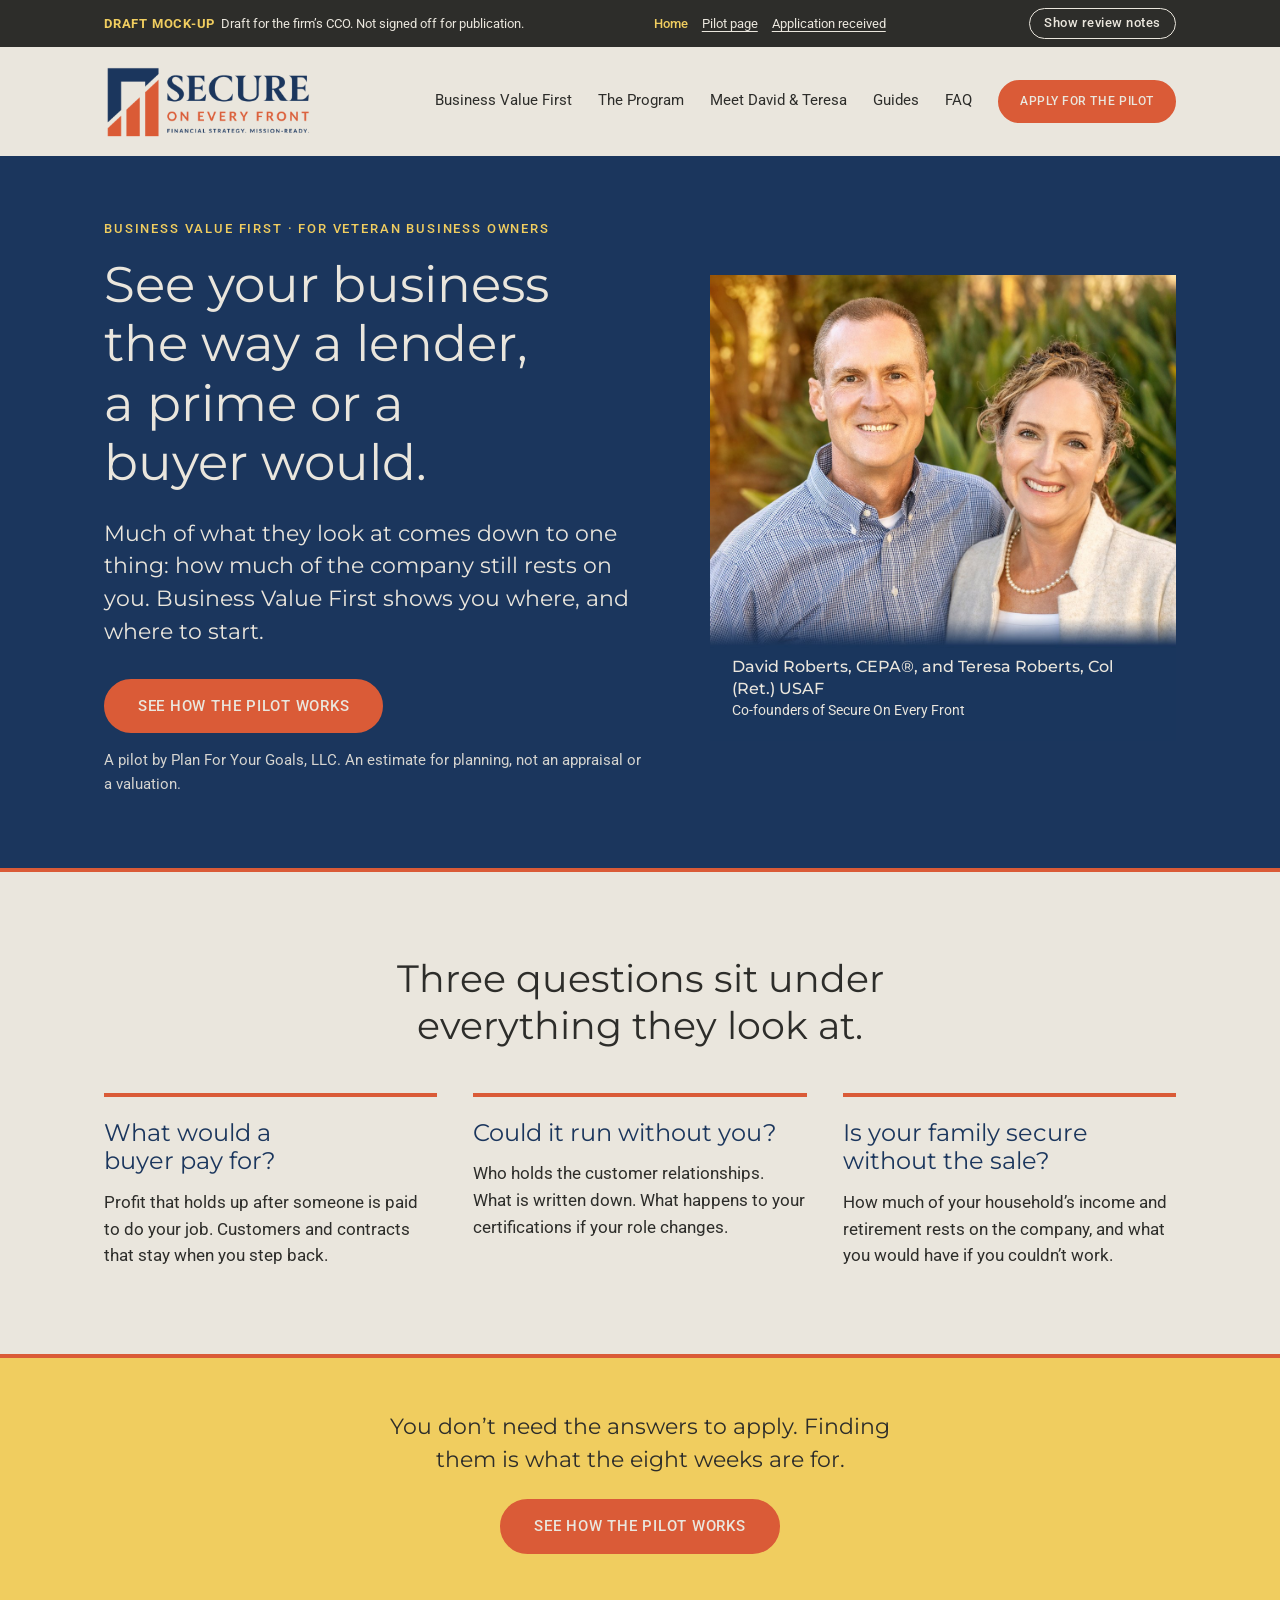
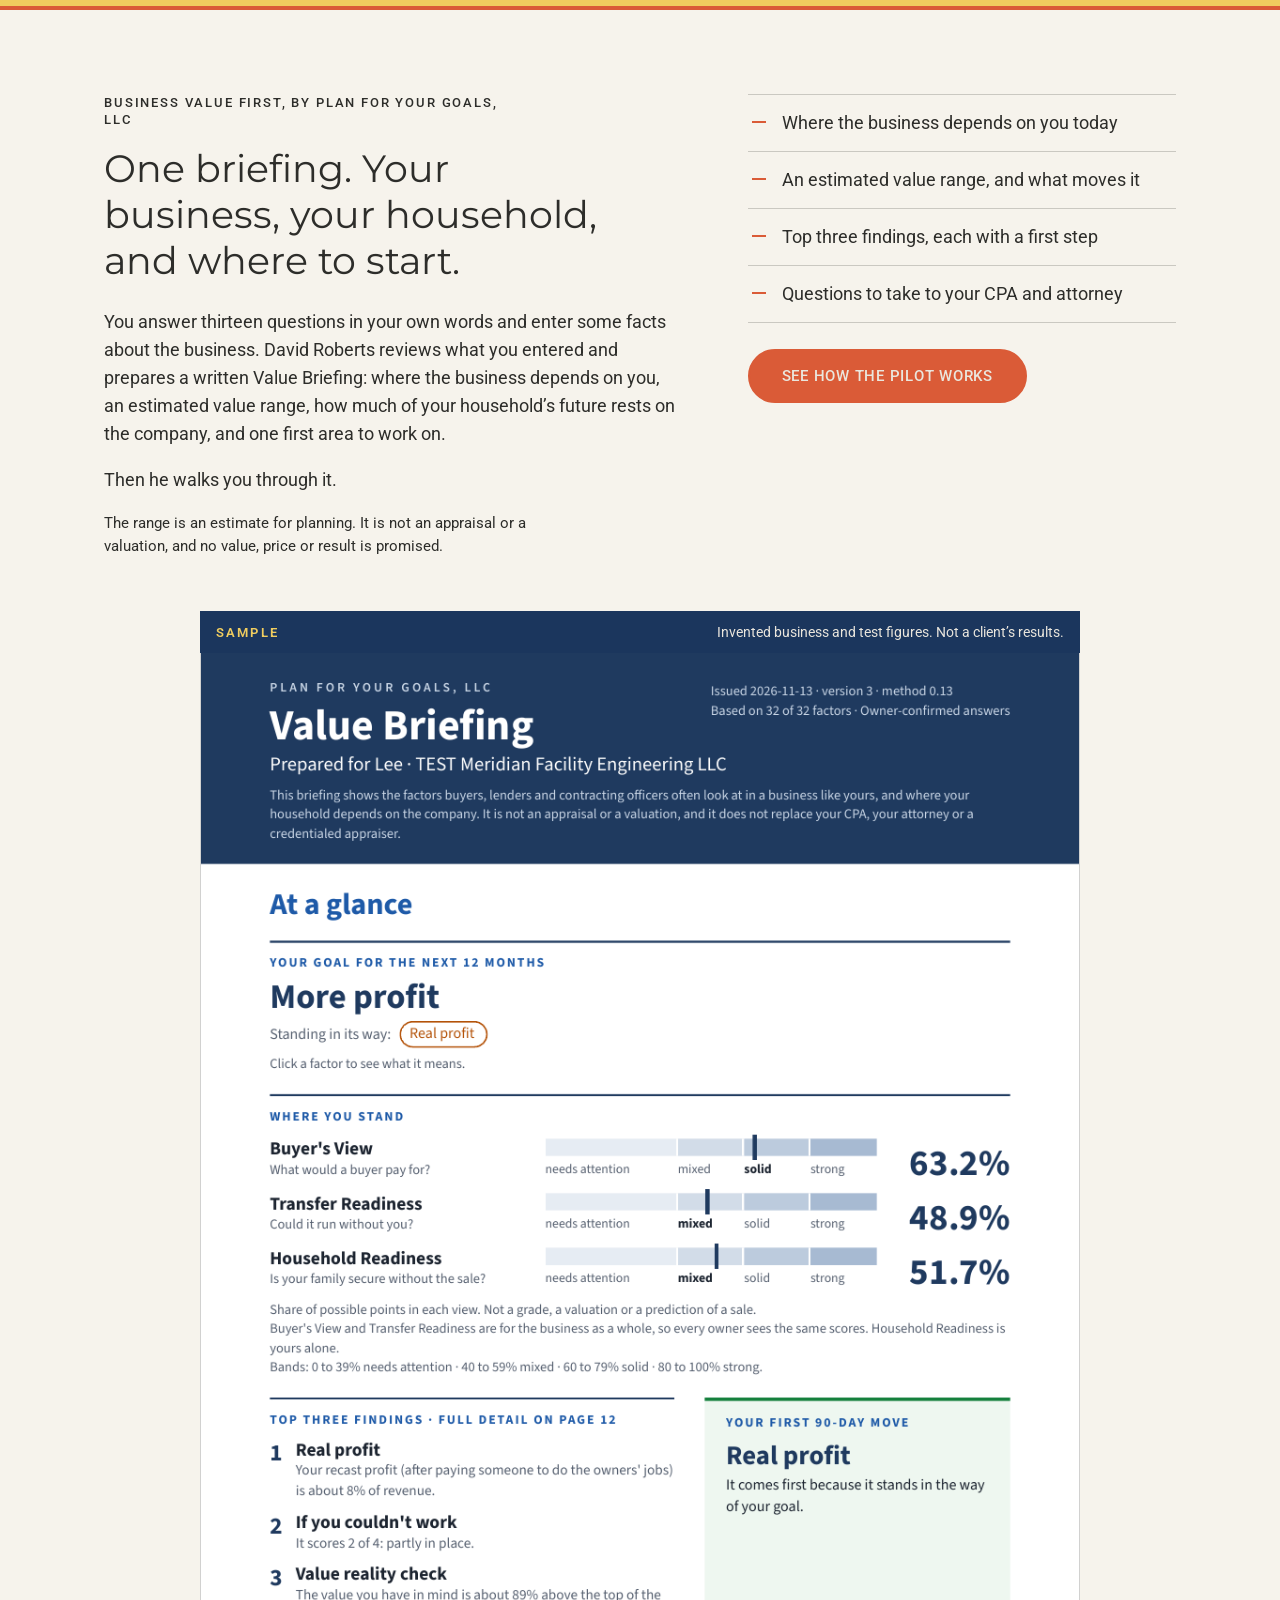
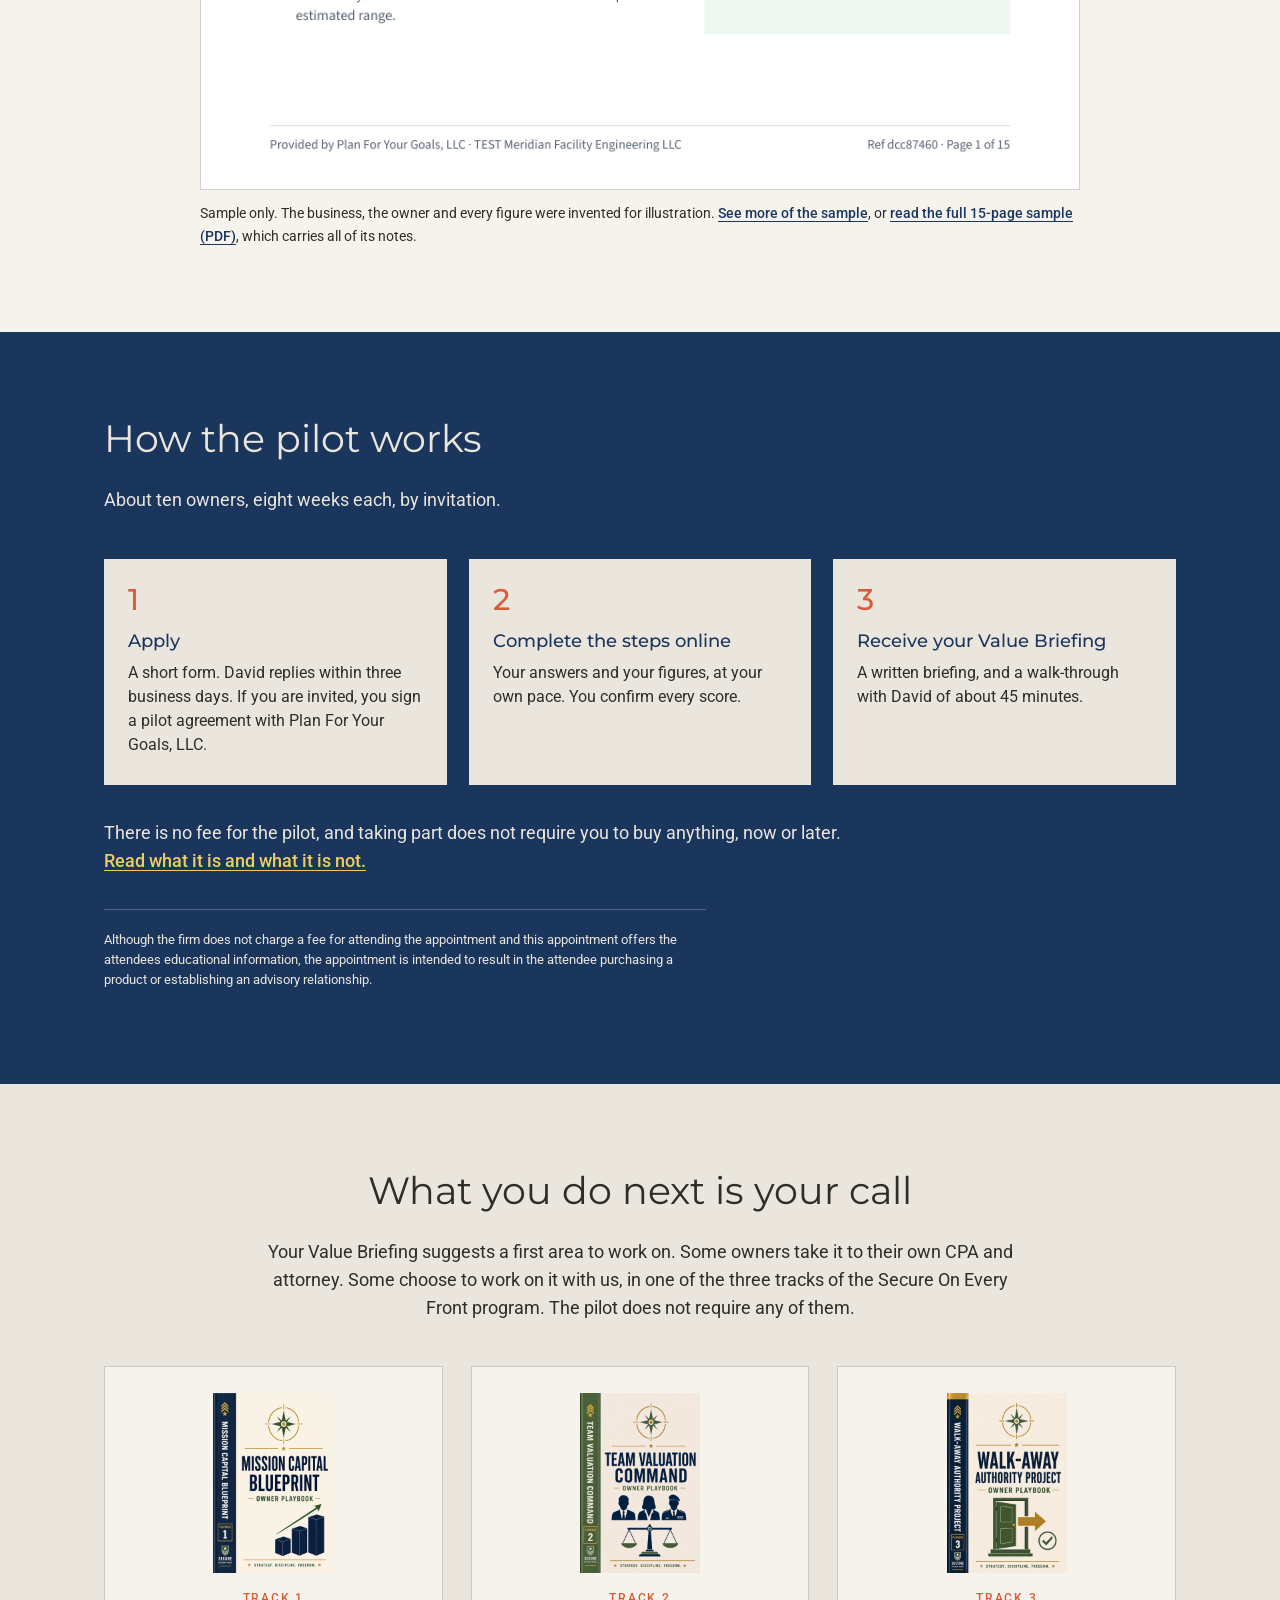
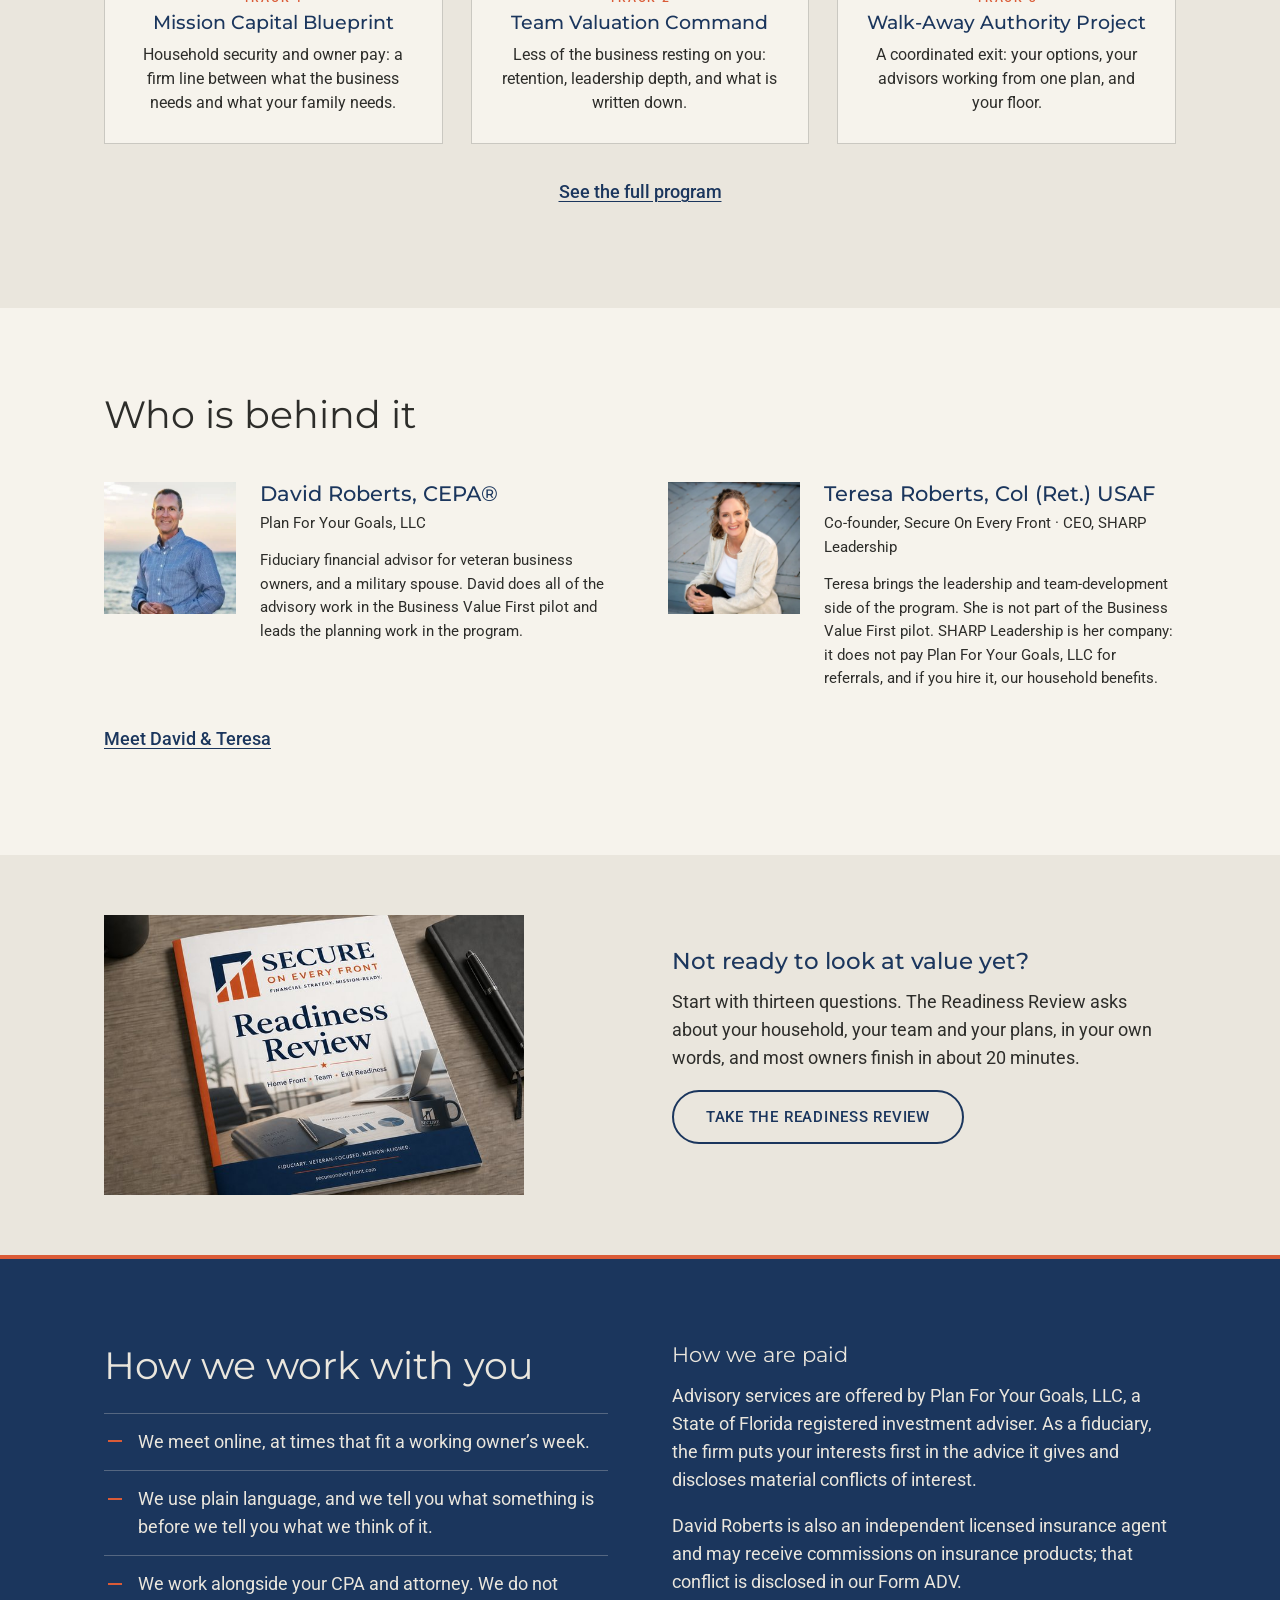
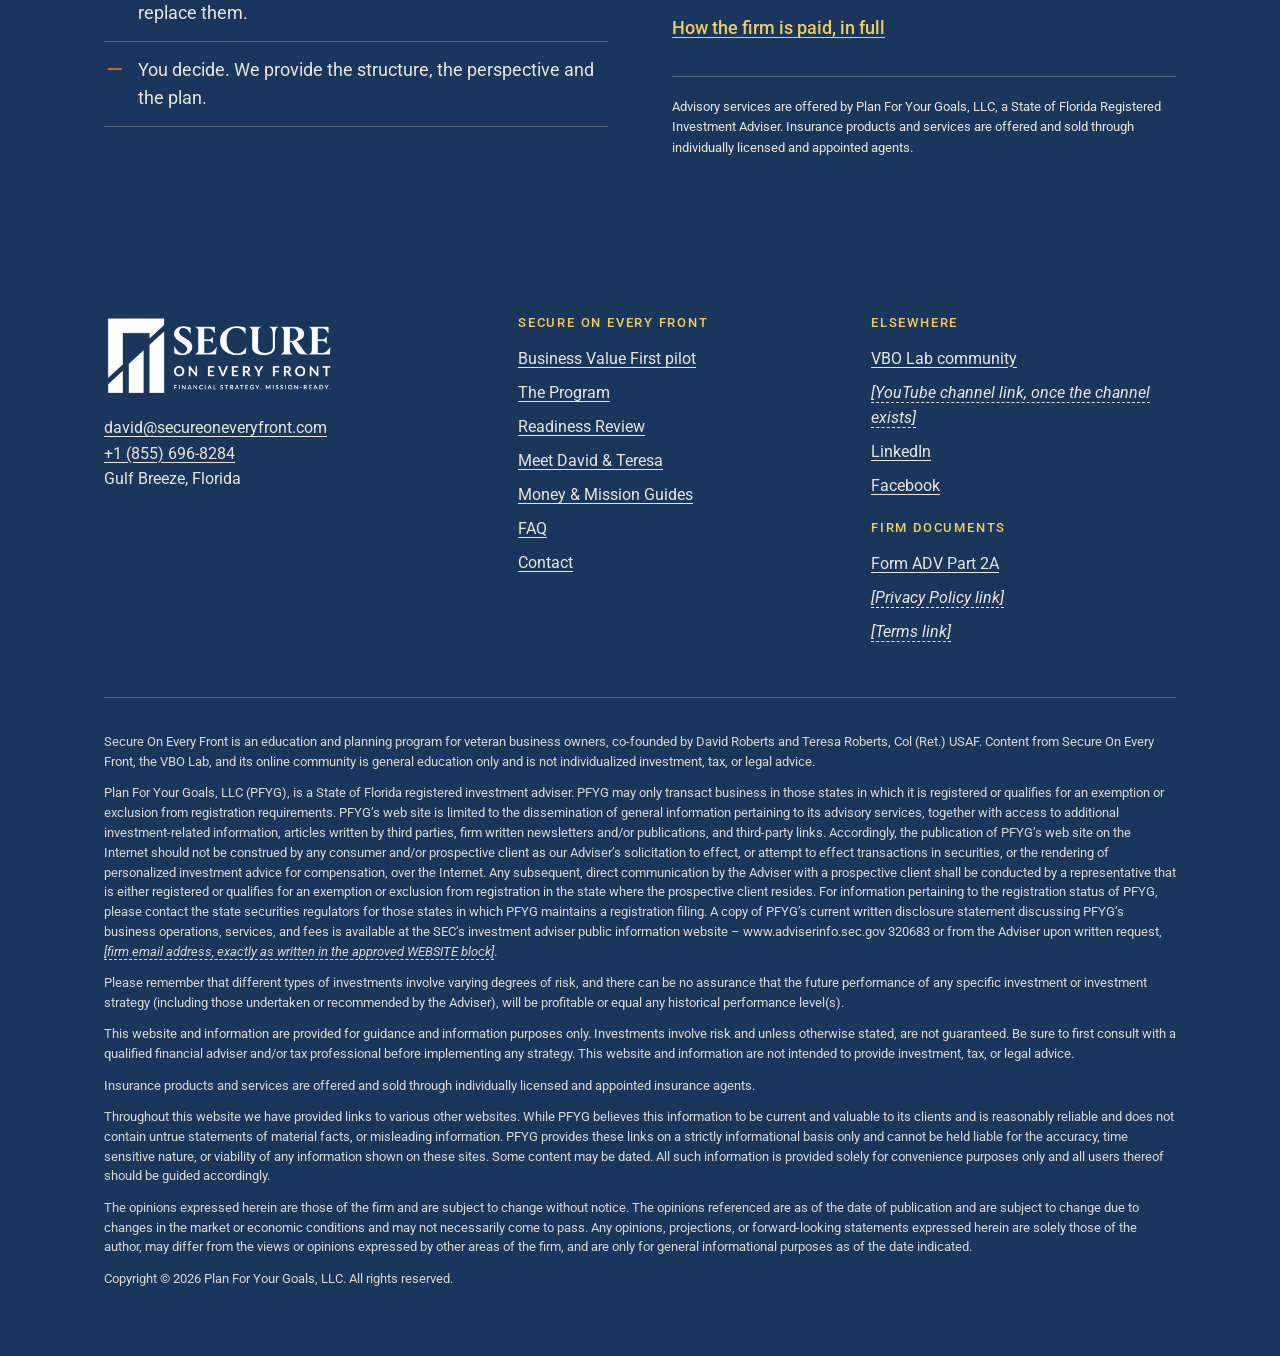
==== commit 471098fd: "Mock-ups: new home headline and stakes section; photo back in the hero without the badge Co-Authored" ====
--- a/soef-refresh/mockup/index.html
+++ b/soef-refresh/mockup/index.html
@@ -100,9 +100,25 @@
 .facts-row li + li { padding-left: 28px; border-left: 1px solid var(--line-on-navy); }
 .facts-row b { display: block; font: 500 1.05rem/1.35 var(--head); margin-bottom: 4px; }
 
+/* Split hero (home): headline left, photo right */
+.hero--split { text-align: left; padding: 64px 0 72px; }
+.hero-split { display: grid; grid-template-columns: 1.08fr .92fr; gap: 60px; align-items: center; }
+.hero--split h1 { max-width: 15ch; margin: 0 0 24px; font-size: clamp(2.05rem, 4vw, 3.1rem); }
+.hero--split .lead { max-width: 36ch; margin: 0 0 32px; }
+.hero-photo { margin: 0; position: relative; }
+.hero-photo img { width: 100%; aspect-ratio: 1 / 1; object-fit: cover; }
+.hero-photo figcaption { position: absolute; left: 0; right: 0; bottom: 0; padding: 0 22px 20px; font-size: .9rem; line-height: 1.4; }
+.hero-photo figcaption b { display: block; font: 500 1.02rem/1.35 var(--head); margin-bottom: 2px; }
+
+/* Stakes: three questions */
+.stakes { list-style: none; display: grid; grid-template-columns: repeat(3, 1fr); gap: 36px; }
+.stakes li { border-top: 4px solid var(--orange); padding-top: 22px; }
+.stakes h3 { font-size: 1.5rem; color: var(--navy); margin-bottom: 14px; }
+.stakes p { font-size: 1.04rem; }
+
 /* Gold call-to-action band */
 .band { padding: 52px 0; text-align: center; }
-.band .lead { max-width: 30ch; margin: 0 auto 24px; }
+.band .lead { max-width: 34ch; margin: 0 auto 24px; }
 
 /* Two columns */
 .two { display: grid; grid-template-columns: 1fr 1fr; gap: 64px; align-items: start; }
@@ -218,6 +234,11 @@
   section { padding: 60px 0; }
   .hero { padding-top: 52px; }
   .two, .two.wide-left, .apply-grid, .people { grid-template-columns: 1fr; gap: 40px; }
+  .hero-split { grid-template-columns: 1fr; gap: 40px; }
+  .hero--split { padding: 48px 0 56px; }
+  .hero--split h1, .hero--split .lead { max-width: none; }
+  .hero-photo { max-width: 520px; }
+  .stakes { grid-template-columns: 1fr; gap: 30px; }
   .steps, .steps.three, .inside { grid-template-columns: 1fr 1fr; }
   .tracks { grid-template-columns: 1fr; }
   .foot-grid { grid-template-columns: 1fr; gap: 34px; }
@@ -272,36 +293,44 @@
 <main id="top">
 
 <!-- ============ 1. HERO ============ -->
-<section class="hero on-navy rule-bottom">
-  <div class="wrap">
-    <div class="hero-pad">
-      <h1>Still wearing every hat in the business &mdash; even after all this growth?</h1>
-      <p class="lead">Business Value First helps you see your company the way a buyer or lender might: the factors they often look at, and where yours still depend on you.</p>
-      <p class="cta-sub">A pilot for veteran business owners, by Plan For Your Goals, LLC.</p>
-      <p class="note mid"><b>Review note 1.</b> The headline is your current one, unchanged, so the audience you already have recognizes the page. The line under it is new and is a draft. It replaces &ldquo;Secure On Every Front is a planning program&hellip;&rdquo; as the first thing a visitor reads: app first, program second.</p>
-    </div>
-  </div>
-</section>
-
-<section class="band on-gold rule-bottom">
-  <div class="wrap">
-    <p class="lead">See what your business may be worth, and what is holding that back.</p>
+<section class="hero hero--split on-navy rule-bottom">
+  <div class="wrap hero-split">
+    <div>
+      <p class="eyebrow">Business Value First &middot; for veteran business owners</p>
+      <h1>See your business the way a lender, a prime or a buyer would.</h1>
+      <p class="lead">Much of what they look at comes down to one thing: how much of the company still rests on you. Business Value First shows you where, and where to start.</p>
+      <a class="btn" href="business-value-first.html">See how the pilot works</a>
+      <p class="cta-sub">A pilot by Plan For Your Goals, LLC. An estimate for planning, not an appraisal or a valuation.</p>
+      <p class="note"><b>Review note 1.</b> New headline, direction A, chosen by you on 2026-11-21. It replaces &ldquo;Still wearing every hat&hellip;&rdquo; because the offer changed from a planning program to an outside view of the company. It leads with lenders and primes, people Sarah deals with now, so &ldquo;value&rdquo; does not read as an exit question. The second line is a draft and makes a claim (&ldquo;much of what they look at comes down to one thing&rdquo;); it needs to hold up in the playbook pass. The wording follows the app&rsquo;s own tagline: &ldquo;What lenders, contracting officers, primes and buyers look at.&rdquo;</p>
+    </div>
+    <figure class="hero-photo">
+      <img src="assets/david-teresa.jpg" alt="David Roberts and Teresa Roberts" width="1100" height="1100">
+      <figcaption><b>David Roberts, CEPA&reg;, and Teresa Roberts, Col (Ret.) USAF</b>Co-founders of Secure On Every Front</figcaption>
+      <p class="note"><b>Review note 2.</b> Your photo is back in the hero, by your choice, so there is a face beside the offer. For this mock-up the &ldquo;Veteran Owned Business&rdquo; badge is masked with a navy fade at the bottom of the same-size image, and the caption sits on that fade. The badge described SHARP Leadership, but on this page a visitor would read it as describing this program or the firm. For the real build, use the original photo without the badge; do not use this masked copy. Teresa&rsquo;s service is carried by &ldquo;Col (Ret.) USAF&rdquo; in the caption. The pilot page stays David only (D46).</p>
+    </figure>
+  </div>
+</section>
+
+<!-- ============ 2. THE STAKES: THREE QUESTIONS ============ -->
+<section id="questions">
+  <div class="wrap">
+    <div class="sec-head center" style="text-align:center">
+      <h2>Three questions sit under everything they look at.</h2>
+    </div>
+    <ul class="stakes">
+      <li><h3>What would a buyer pay for?</h3><p>Profit that holds up after someone is paid to do your job. Customers and contracts that stay when you step back.</p></li>
+      <li><h3>Could it run without you?</h3><p>Who holds the customer relationships. What is written down. What happens to your certifications if your role changes.</p></li>
+      <li><h3>Is your family secure without the sale?</h3><p>How much of your household&rsquo;s income and retirement rests on the company, and what you would have if you couldn&rsquo;t work.</p></li>
+    </ul>
+    <p class="note mid"><b>Review note 3.</b> This replaces &ldquo;Does any of this sound like where you are right now?&rdquo; The three questions are the app&rsquo;s own gauge headings, word for word (Buyer&rsquo;s View, Transfer Readiness, Household Readiness), so the site, the app and the briefing use the same words. Each line under a question describes a situation and predicts nothing: no discounted sale, no lost contract. The lines draw on factors named in the sample briefing (recast profit, customer contacts, written playbooks, certifications, income from outside the business). The two unsourced lines on the live page are gone with the old section.</p>
+  </div>
+</section>
+
+<section class="band on-gold rule-top rule-bottom">
+  <div class="wrap">
+    <p class="lead">You don&rsquo;t need the answers to apply. Finding them is what the eight weeks are for.</p>
     <a class="btn" href="business-value-first.html">See how the pilot works</a>
-    <p class="note mid"><b>Review note 2.</b> The gold band keeps its place from the live page; only the offer changes. Home page buttons say &ldquo;See how the pilot works&rdquo; and go to the top of the pilot page. The header button says &ldquo;Apply for the pilot&rdquo; and goes to the form. That also takes &ldquo;FREE&rdquo; out of the header on every page.</p>
-  </div>
-</section>
-
-<!-- ============ 2. DOES THIS SOUND LIKE YOU ============ -->
-<section>
-  <div class="wrap">
-    <div class="sec-head center" style="text-align:center"><h2>Does any of this sound like where you are right now?</h2></div>
-    <ul class="pains">
-      <li>The business depends too much on you.</li>
-      <li>Your best people may walk if a better offer shows up, and replacing them costs you months you don&rsquo;t have.</li>
-      <li>How much rests on the owner is one of the things buyers and lenders look at closely.</li>
-      <li>Much of your retirement rests on selling the business one day.</li>
-    </ul>
-    <p class="note mid"><b>Review note 3.</b> Two of the four lines are reworded, by your decision of 2026-11-20 to reword unsourced claims. The live page says a buyer &ldquo;would likely value this business at a fraction of what it&rsquo;s actually worth&rdquo; and that retirement &ldquo;depends on a sale that could be discounted.&rdquo; Both predicted a price. The new lines describe the situation without predicting one.</p>
+    <p class="note mid"><b>Review note 4.</b> The gold band keeps its look from the live page and now closes the stakes section. Home page buttons say &ldquo;See how the pilot works&rdquo; and go to the top of the pilot page; the header button says &ldquo;Apply for the pilot&rdquo; and goes to the form. That also takes &ldquo;FREE&rdquo; out of the header on every page.</p>
   </div>
 </section>
 
@@ -318,9 +347,10 @@
       </div>
       <div>
         <ul class="ticks">
-          <li><b>Buyer&rsquo;s View.</b> What would a buyer pay for?</li>
-          <li><b>Transfer Readiness.</b> Could it run without you?</li>
-          <li><b>Household Readiness.</b> Is your family secure without the sale?</li>
+          <li>Where the business depends on you today</li>
+          <li>An estimated value range, and what moves it</li>
+          <li>Top three findings, each with a first step</li>
+          <li>Questions to take to your CPA and attorney</li>
         </ul>
         <p style="margin-top:26px"><a class="btn" href="business-value-first.html">See how the pilot works</a></p>
       </div>
@@ -333,7 +363,7 @@
       <a class="sample-page" href="assets/sample-page-1.png" target="_blank" rel="noopener" style="display:block"><img src="assets/sample-page-1.png" alt="Sample Value Briefing, page 1 of 15: an at-a-glance page for an invented company, showing the owner's goal for the next 12 months, three gauges with their scores, the top three findings and a first 90-day move. A note under the gauges reads: share of possible points in each view, not a grade, a valuation or a prediction of a sale." width="935" height="1210"></a>
       <figcaption>Sample only. The business, the owner and every figure were invented for illustration. <a class="textlink" href="business-value-first.html#sample">See more of the sample</a>, or <a class="textlink" href="assets/sample-value-briefing.pdf" target="_blank" rel="noopener">read the full 15-page sample (PDF)</a>, which carries all of its notes.</figcaption>
     </figure>
-    <p class="note mid"><b>Review note 4.</b> The three gauge names and their questions are the app&rsquo;s own labels, copied from the briefing. The sample page is shown whole and unedited (D43, D50). The home page shows page 1 only; the pilot page shows two pages and links the full PDF. The same three open points apply as on the pilot page: the &ldquo;sample&rdquo; label, the broken words on page 5 of the PDF, and readability on a phone.</p>
+    <p class="note mid"><b>Review note 5.</b> The sample page is shown whole and unedited (D43, D50). The home page shows page 1 only; the pilot page shows two pages and links the full PDF. The same three open points apply as on the pilot page: the &ldquo;sample&rdquo; label, the broken words on page 5 of the PDF, and readability on a phone.</p>
   </div>
 </section>
 
@@ -353,7 +383,7 @@
     <div class="blocktext">
       <p>Although the firm does not charge a fee for attending the appointment and this appointment offers the attendees educational information, the appointment is intended to result in the attendee purchasing a product or establishing an advisory relationship.</p>
     </div>
-    <p class="note"><b>Review note 5.</b> This replaces &ldquo;Three Steps To Find Your Starting Point.&rdquo; Because the section says there is no fee, your FREE-REVIEW block sits under it, word for word. If you would sooner keep that block off the home page, the alternative is to remove the &ldquo;no fee&rdquo; sentence here and let the pilot page carry it.</p>
+    <p class="note"><b>Review note 6.</b> This replaces &ldquo;Three Steps To Find Your Starting Point.&rdquo; Because the section says there is no fee, your FREE-REVIEW block sits under it, word for word. If you would sooner keep that block off the home page, the alternative is to remove the &ldquo;no fee&rdquo; sentence here and let the pilot page carry it.</p>
   </div>
 </section>
 
@@ -370,7 +400,7 @@
       <li><img src="assets/t3.png" alt="" width="360" height="540"><span class="n">Track 3</span><b>Walk-Away Authority Project</b>A coordinated exit: your options, your advisors working from one plan, and your floor.</li>
     </ul>
     <p class="center" style="margin-top:34px;text-align:center"><a class="textlink" href="#program-note">See the full program</a></p>
-    <p class="note mid"><b>Review note 6.</b> The three tracks by their names, one line each, in your standing order: household, then team, then exit. The long track descriptions, the C2H card, &ldquo;What This Program Is Designed To Help You Build&rdquo; and the comparison section move to a new Program page, which is not mocked up yet, so &ldquo;The Program&rdquo; links on these pages only jump here. The one-line descriptions are drafts. The track artwork is from the live page.</p>
+    <p class="note mid"><b>Review note 7.</b> The three tracks by their names, one line each, in your standing order: household, then team, then exit. The long track descriptions, the C2H card, &ldquo;What This Program Is Designed To Help You Build&rdquo; and the comparison section move to a new Program page, which is not mocked up yet, so &ldquo;The Program&rdquo; links on these pages only jump here. The one-line descriptions are drafts. The track artwork is from the live page.</p>
   </div>
 </section>
 
@@ -397,7 +427,7 @@
       </div>
     </div>
     <p style="margin-top:34px"><a class="textlink" href="https://www.secureoneveryfront.com/david-teresa">Meet David &amp; Teresa</a></p>
-    <p class="note"><b>Review note 7.</b> Four of your decisions show here. The photo with the &ldquo;Veteran Owned Business&rdquo; badge is replaced by two separate portraits already on your site (O7 stays open). Teresa&rsquo;s years of service are not stated. Teresa is described as outside the pilot (D46). The SHARP Leadership sentence states the family interest in plain words, from what you told me on 2026-11-20; it is my draft, and whether the brochure should also mention it is still open.</p>
+    <p class="note"><b>Review note 8.</b> Three of your decisions show here. Teresa&rsquo;s years of service are not stated. Teresa is described as outside the pilot (D46). The SHARP Leadership sentence states the family interest in plain words, from what you told me on 2026-11-20; it is my draft, and whether the brochure should also mention it is still open.</p>
   </div>
 </section>
 
@@ -409,7 +439,7 @@
       <h3>Not ready to look at value yet?</h3>
       <p>Start with thirteen questions. The Readiness Review asks about your household, your team and your plans, in your own words, and most owners finish in about 20 minutes.</p>
       <p><a class="btn btn--quiet" href="https://www.secureoneveryfront.com/review">Take the Readiness Review</a></p>
-      <p class="note"><b>Review note 8.</b> The second on-ramp. One quieter, outlined button, so the pilot keeps the only solid button on the page. It stays through the pilot and comes off the day Door 1 opens, when /review points into the app.</p>
+      <p class="note"><b>Review note 9.</b> The second on-ramp. One quieter, outlined button, so the pilot keeps the only solid button on the page. It stays through the pilot and comes off the day Door 1 opens, when /review points into the app.</p>
     </div>
   </div>
 </section>
@@ -434,7 +464,7 @@
       <div class="blocktext">
         <p>Advisory services are offered by Plan For Your Goals, LLC, a State of Florida Registered Investment Adviser. Insurance products and services are offered and sold through individually licensed and appointed agents.</p>
       </div>
-      <p class="note"><b>Review note 9.</b> A trimmed &ldquo;Our Agreement.&rdquo; The live page says &ldquo;As a fiduciary&rdquo; with nothing about insurance pay beside it; here the insurance sentence from your playbook follows it directly. The link goes to the corrected FAQ answer (FAQ-PAY-ANSWER.md). The small paragraph is the second paragraph of your SOEF block; the first is in the footer.</p>
+      <p class="note"><b>Review note 10.</b> A trimmed &ldquo;Our Agreement.&rdquo; The live page says &ldquo;As a fiduciary&rdquo; with nothing about insurance pay beside it; here the insurance sentence from your playbook follows it directly. The link goes to the corrected FAQ answer (FAQ-PAY-ANSWER.md). The small paragraph is the second paragraph of your SOEF block; the first is in the footer.</p>
     </div>
   </div>
 </section>
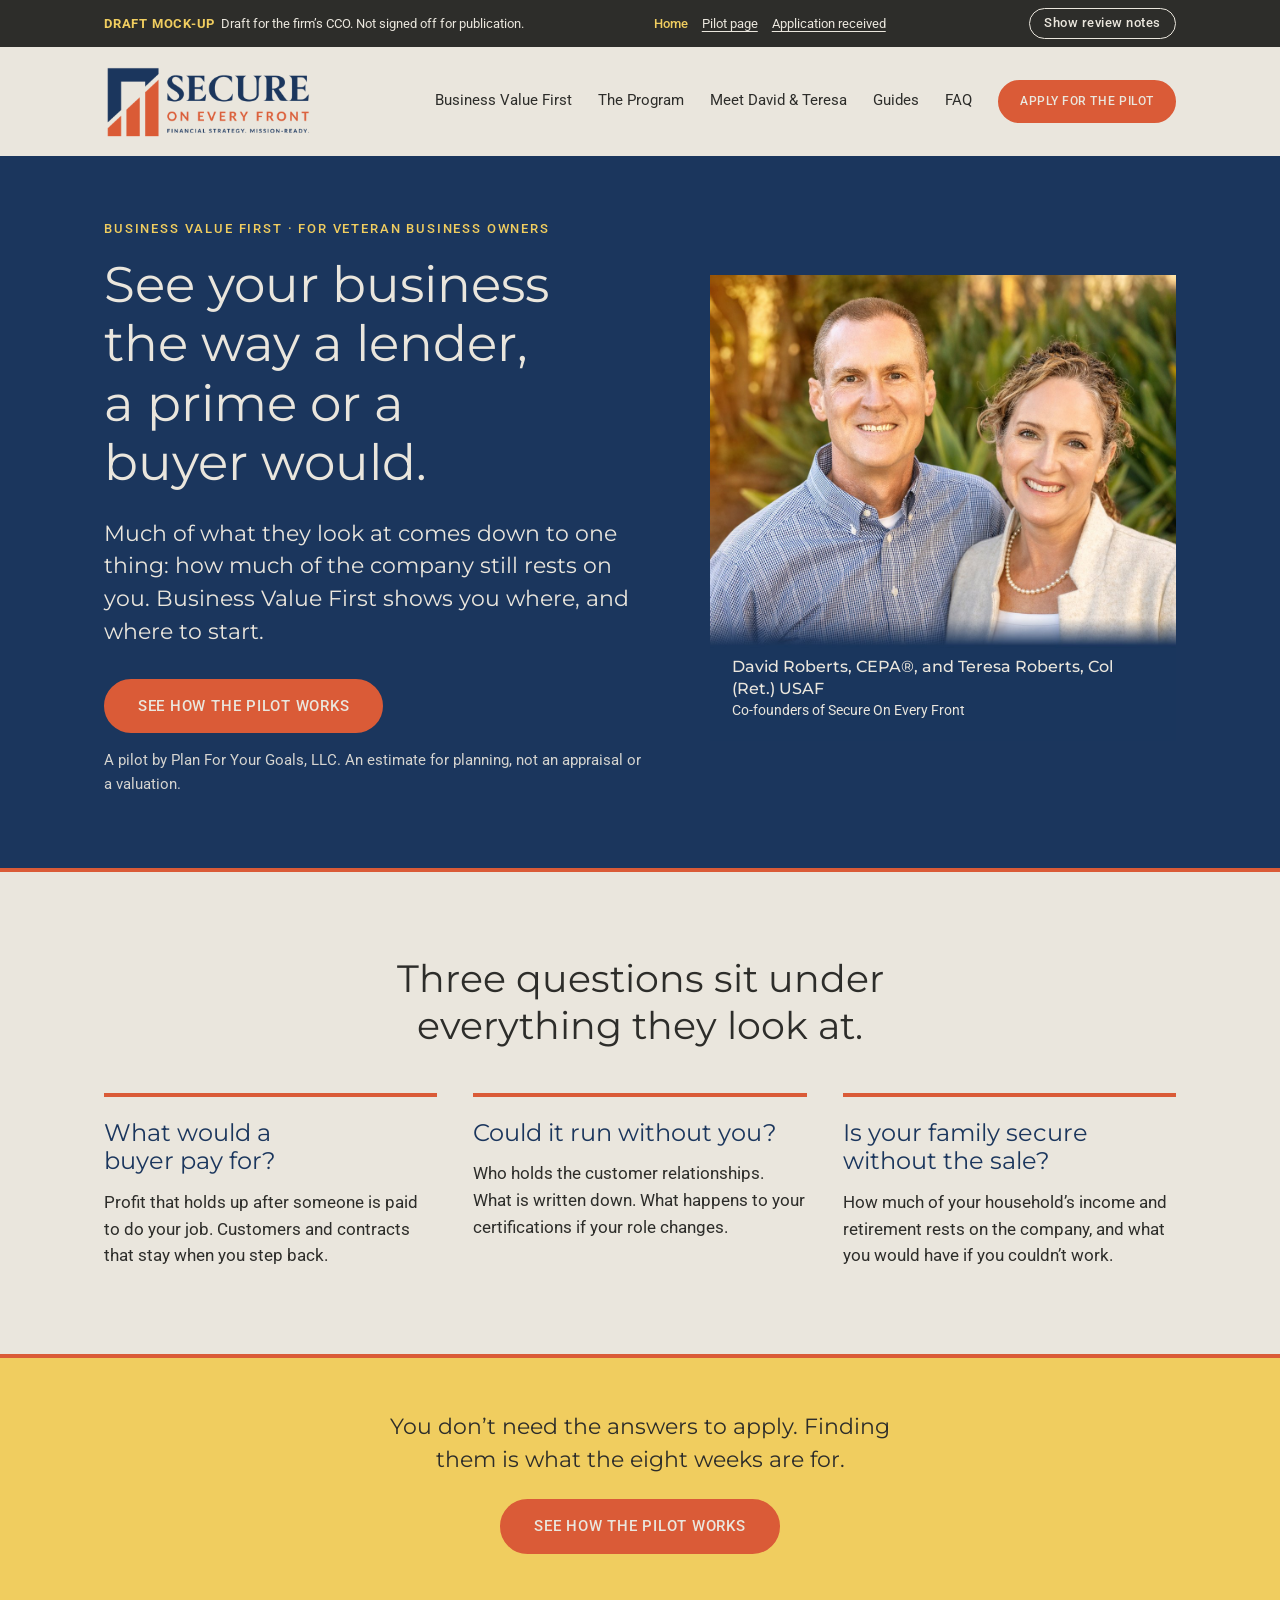
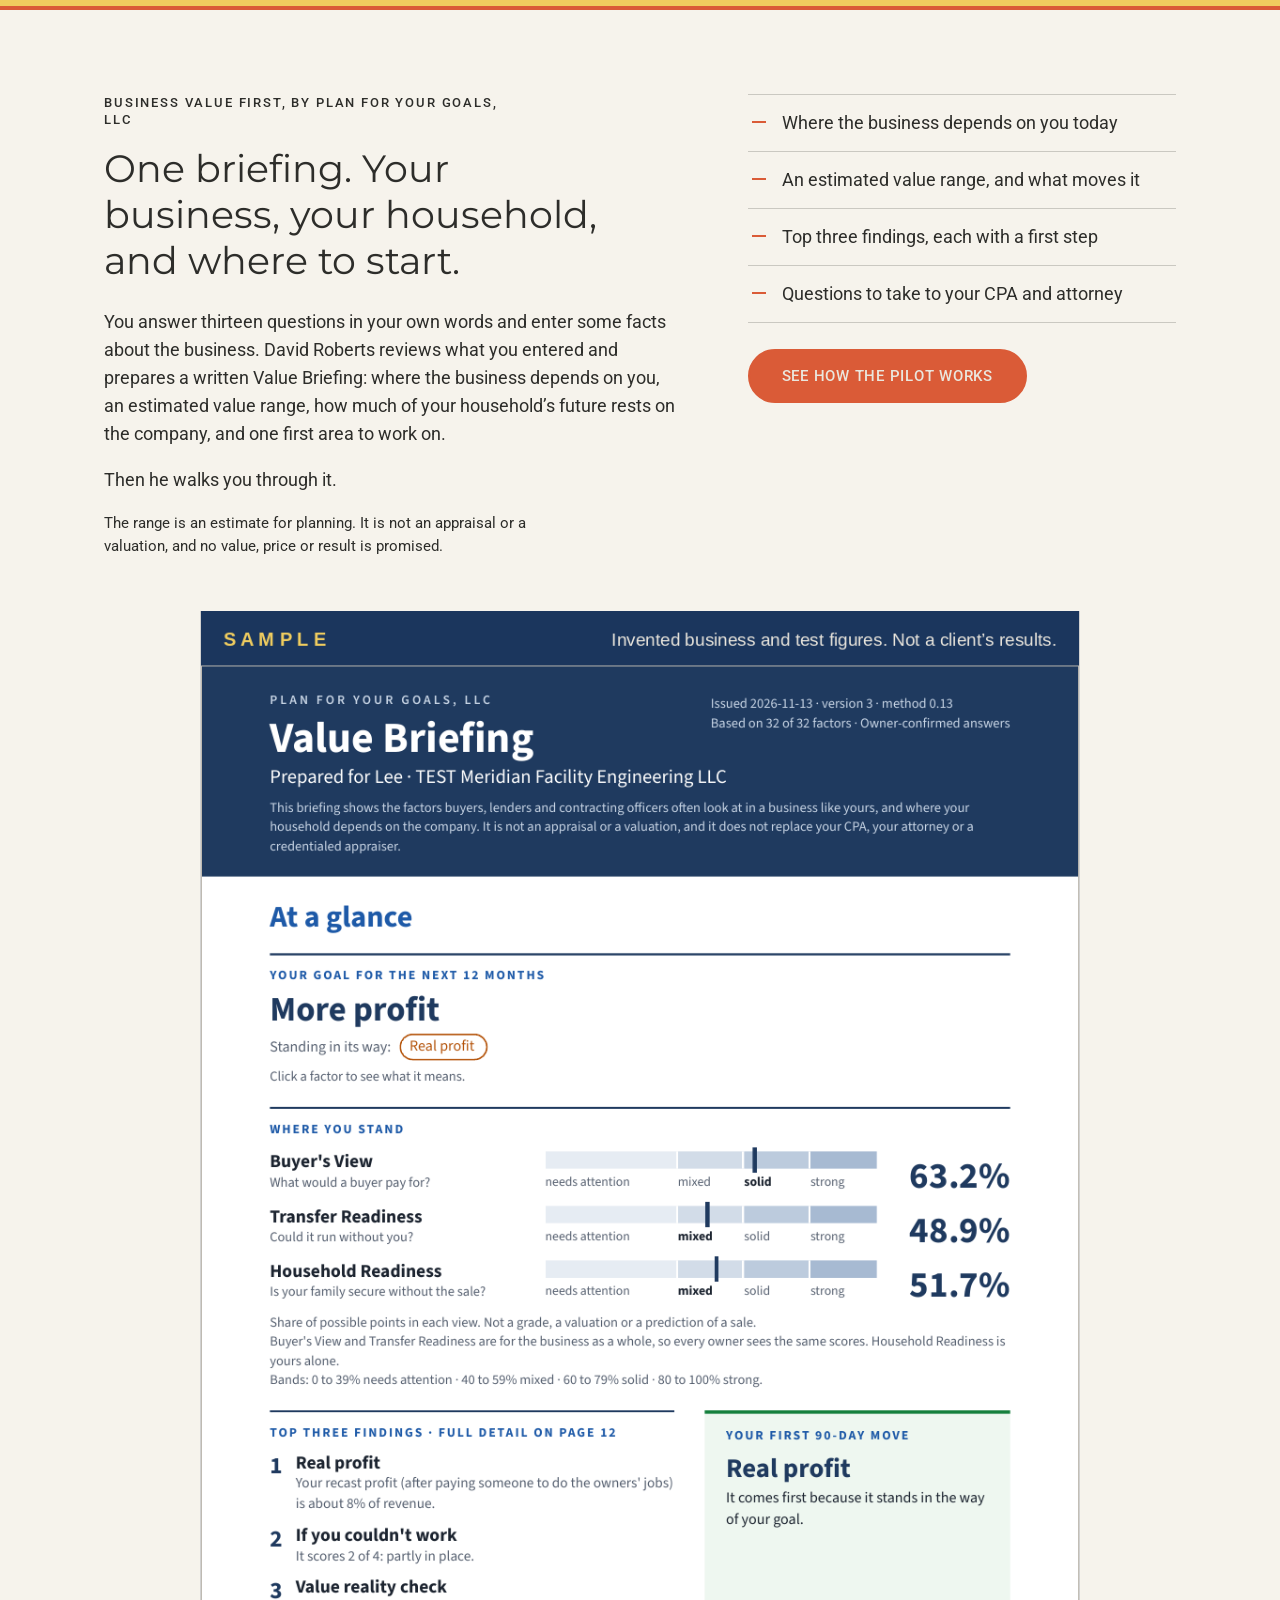
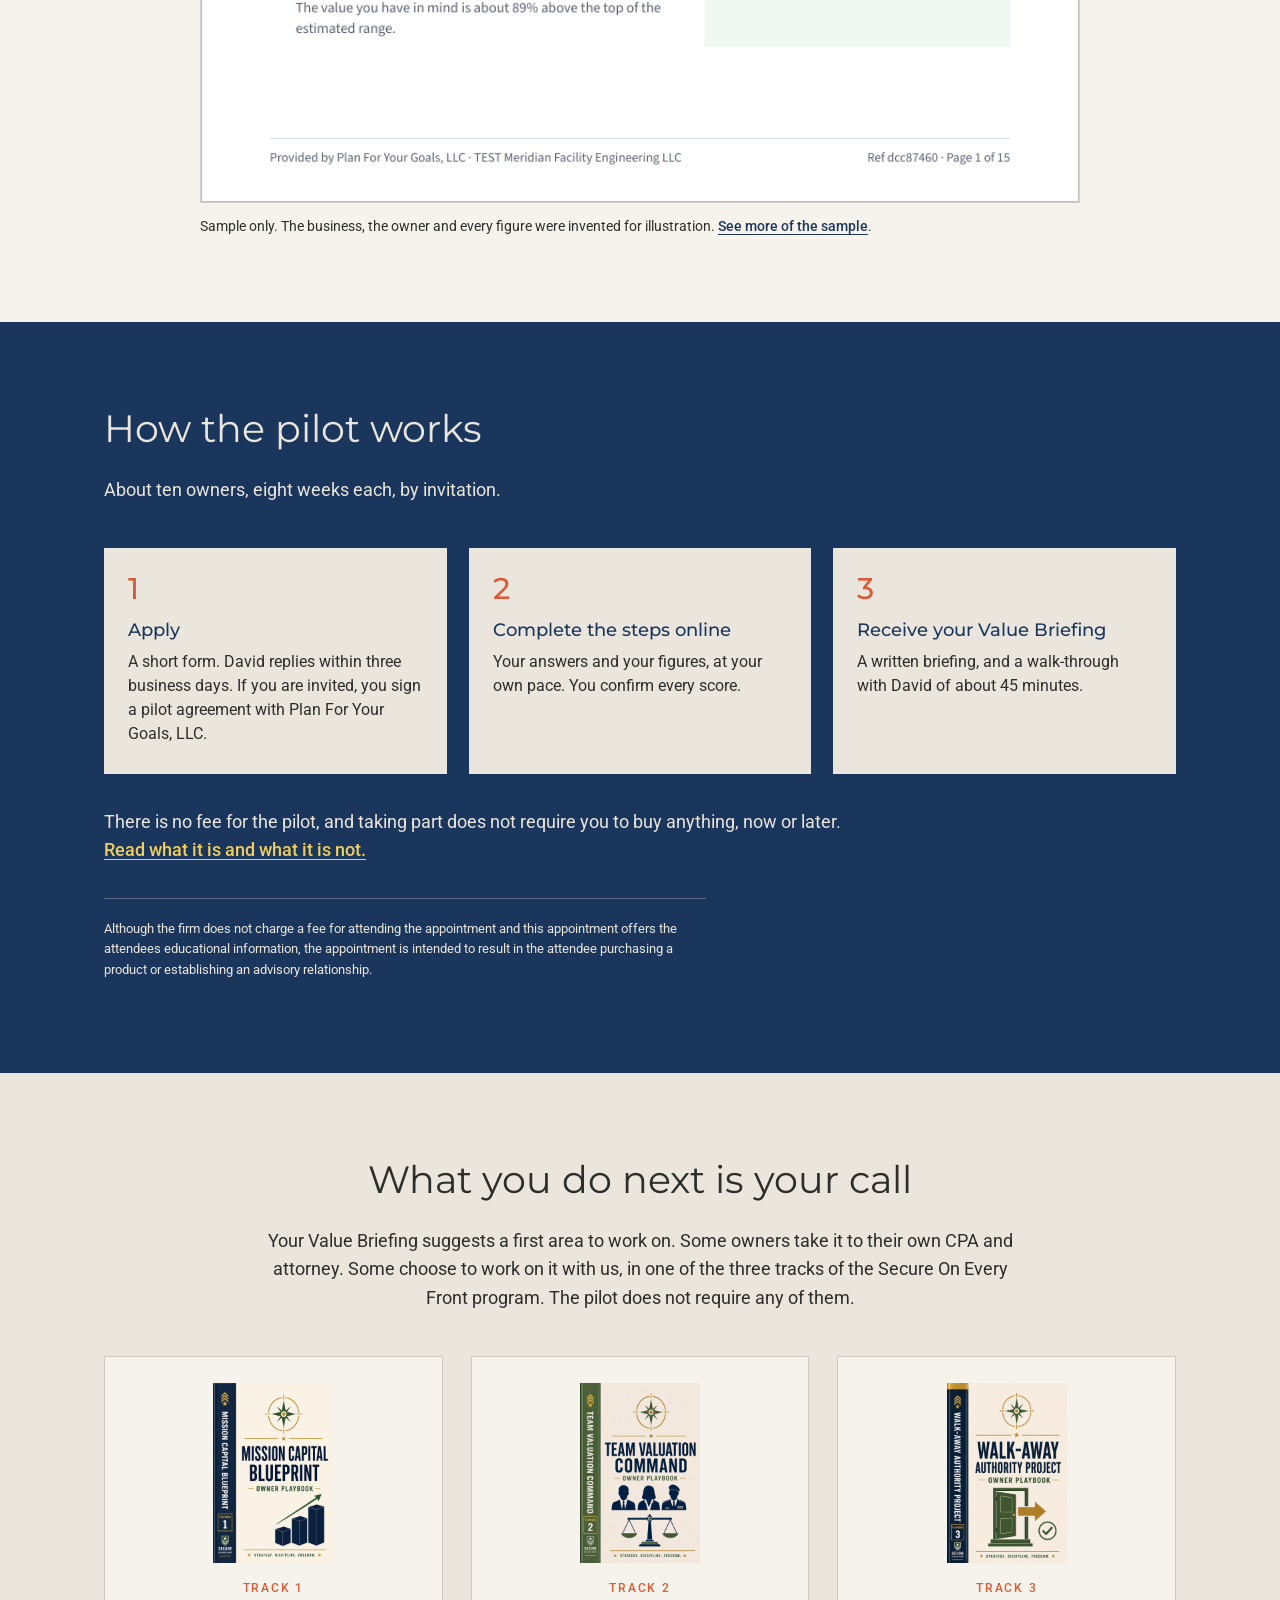
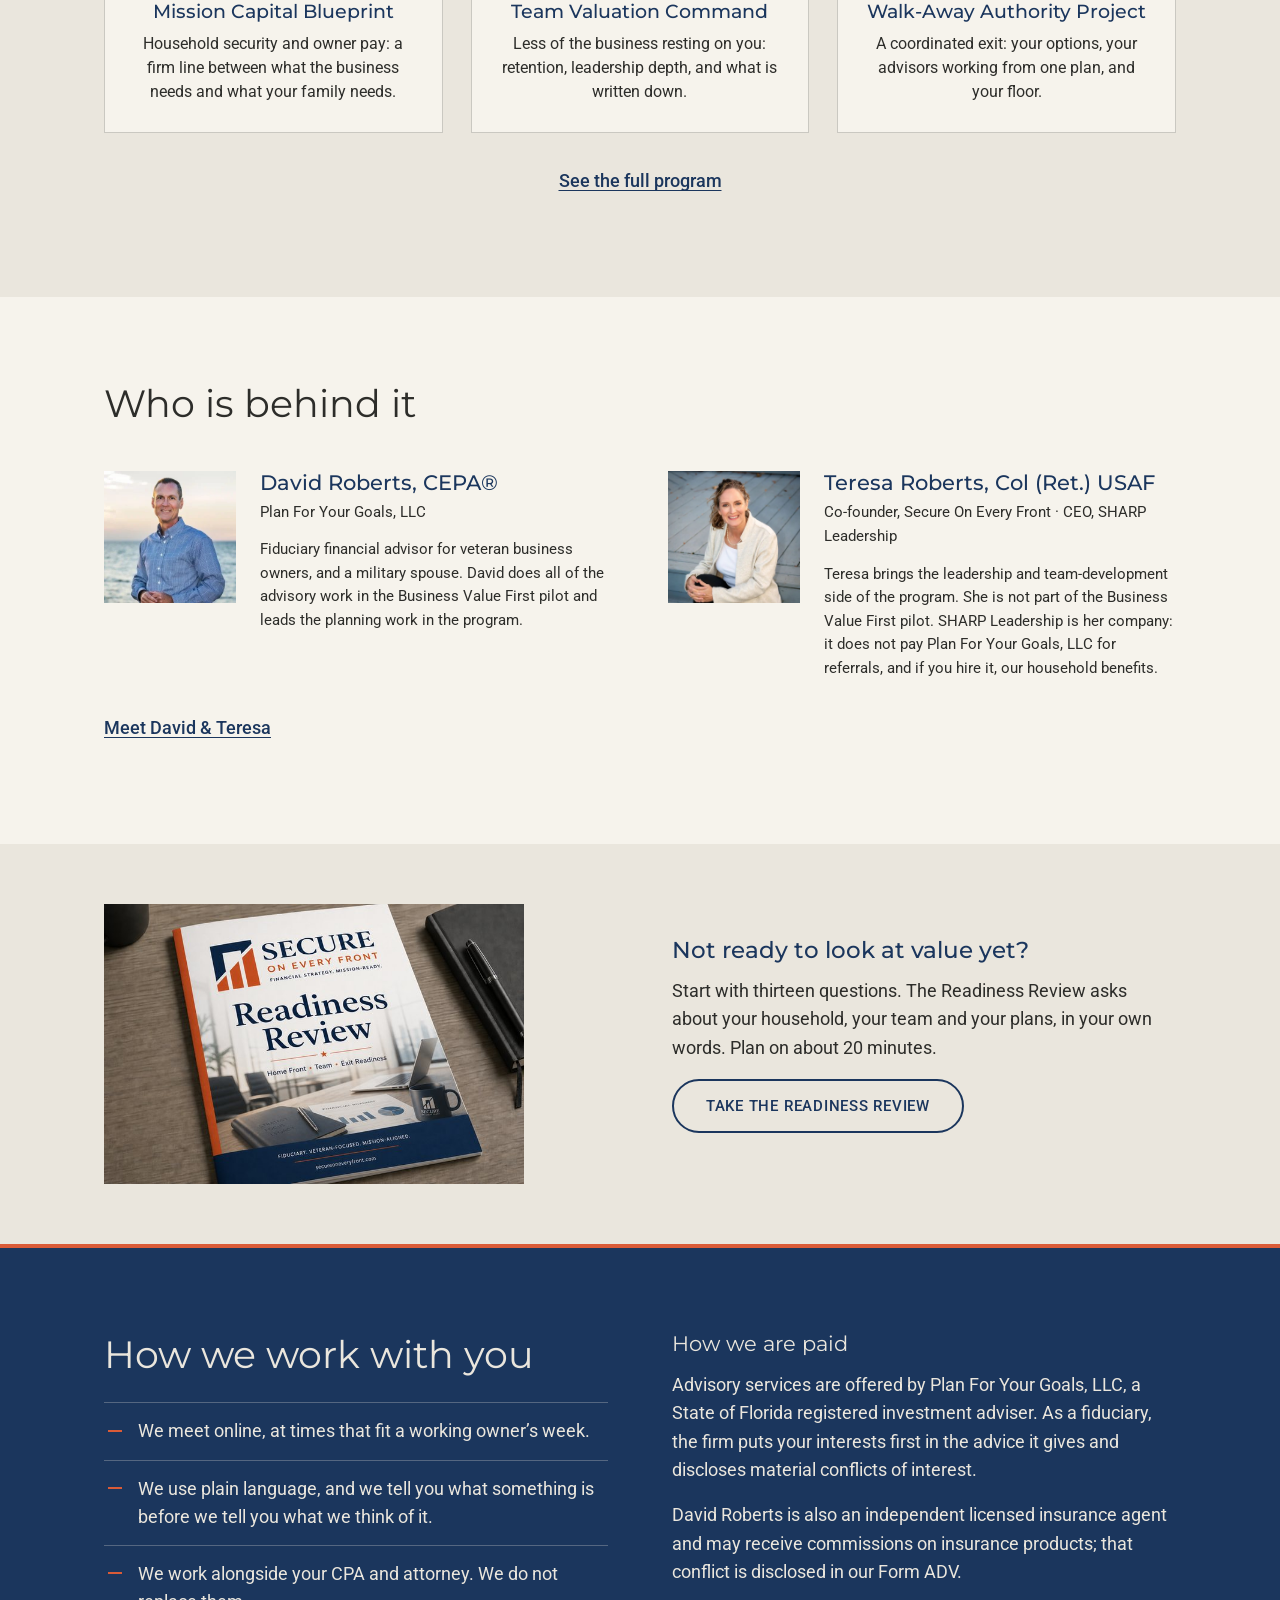
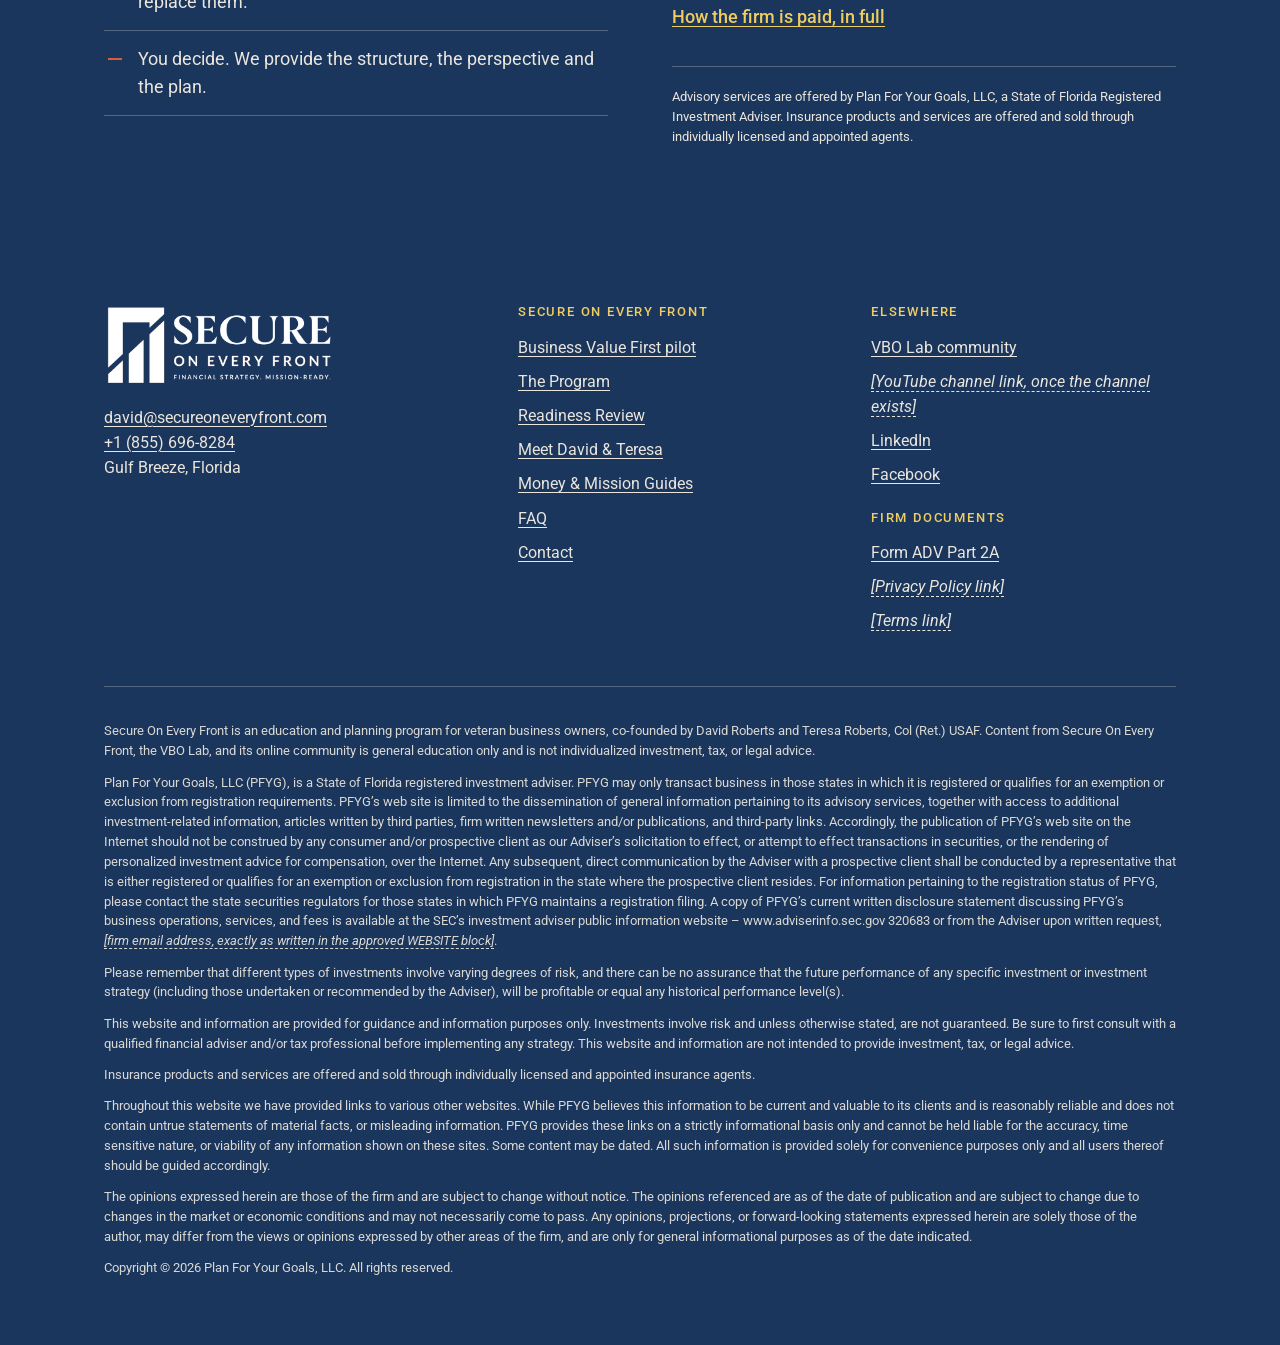
==== commit fad36931: "Pilot page: marketing-review pass, fixes applied to the mock-ups Co-Authored-By: Claude Fable 5.2 <n" ====
--- a/soef-refresh/mockup/index.html
+++ b/soef-refresh/mockup/index.html
@@ -163,6 +163,7 @@
 .blocktext { font-size: .84rem; line-height: 1.5; margin-top: 34px; padding-top: 20px; border-top: 1px solid var(--line-on-cream); max-width: 86ch; }
 .on-navy .blocktext { border-top-color: var(--line-on-navy); }
 .blocktext p { margin-bottom: .7em; }
+.blocktext--body { font-size: 1rem; line-height: 1.55; }
 
 /* People */
 .person { display: grid; grid-template-columns: 200px 1fr; gap: 32px; align-items: start; }
@@ -359,9 +360,8 @@
     <div class="video-slot notes-only"><b>Explainer video goes here</b> once it exists. The page launches without it. This box is not part of the page.</div>
 
     <figure class="sample">
-      <div class="sample-tag"><b>SAMPLE</b><span>Invented business and test figures. Not a client&rsquo;s results.</span></div>
-      <a class="sample-page" href="assets/sample-page-1.png" target="_blank" rel="noopener" style="display:block"><img src="assets/sample-page-1.png" alt="Sample Value Briefing, page 1 of 15: an at-a-glance page for an invented company, showing the owner's goal for the next 12 months, three gauges with their scores, the top three findings and a first 90-day move. A note under the gauges reads: share of possible points in each view, not a grade, a valuation or a prediction of a sale." width="935" height="1210"></a>
-      <figcaption>Sample only. The business, the owner and every figure were invented for illustration. <a class="textlink" href="business-value-first.html#sample">See more of the sample</a>, or <a class="textlink" href="assets/sample-value-briefing.pdf" target="_blank" rel="noopener">read the full 15-page sample (PDF)</a>, which carries all of its notes.</figcaption>
+      <a class="sample-page" href="assets/sample-page-1.png" target="_blank" rel="noopener" style="display:block"><img src="assets/sample-page-1.png" alt="Sample Value Briefing, page 1 of 15: an at-a-glance page for an invented company, showing the owner's goal for the next 12 months, three gauges with their scores, the top three findings and a first 90-day move. A note under the gauges reads: share of possible points in each view, not a grade, a valuation or a prediction of a sale." width="935" height="1268"></a>
+      <figcaption>Sample only. The business, the owner and every figure were invented for illustration. <a class="textlink" href="business-value-first.html#sample">See more of the sample</a>.</figcaption>
     </figure>
     <p class="note mid"><b>Review note 5.</b> The sample page is shown whole and unedited (D43, D50). The home page shows page 1 only; the pilot page shows two pages and links the full PDF. The same three open points apply as on the pilot page: the &ldquo;sample&rdquo; label, the broken words on page 5 of the PDF, and readability on a phone.</p>
   </div>
@@ -437,7 +437,7 @@
     <div><img src="assets/review.jpg" alt="A printed Readiness Review report on a desk" width="700" height="467"></div>
     <div>
       <h3>Not ready to look at value yet?</h3>
-      <p>Start with thirteen questions. The Readiness Review asks about your household, your team and your plans, in your own words, and most owners finish in about 20 minutes.</p>
+      <p>Start with thirteen questions. The Readiness Review asks about your household, your team and your plans, in your own words. Plan on about 20 minutes.</p>
       <p><a class="btn btn--quiet" href="https://www.secureoneveryfront.com/review">Take the Readiness Review</a></p>
       <p class="note"><b>Review note 9.</b> The second on-ramp. One quieter, outlined button, so the pilot keeps the only solid button on the page. It stays through the pilot and comes off the day Door 1 opens, when /review points into the app.</p>
     </div>
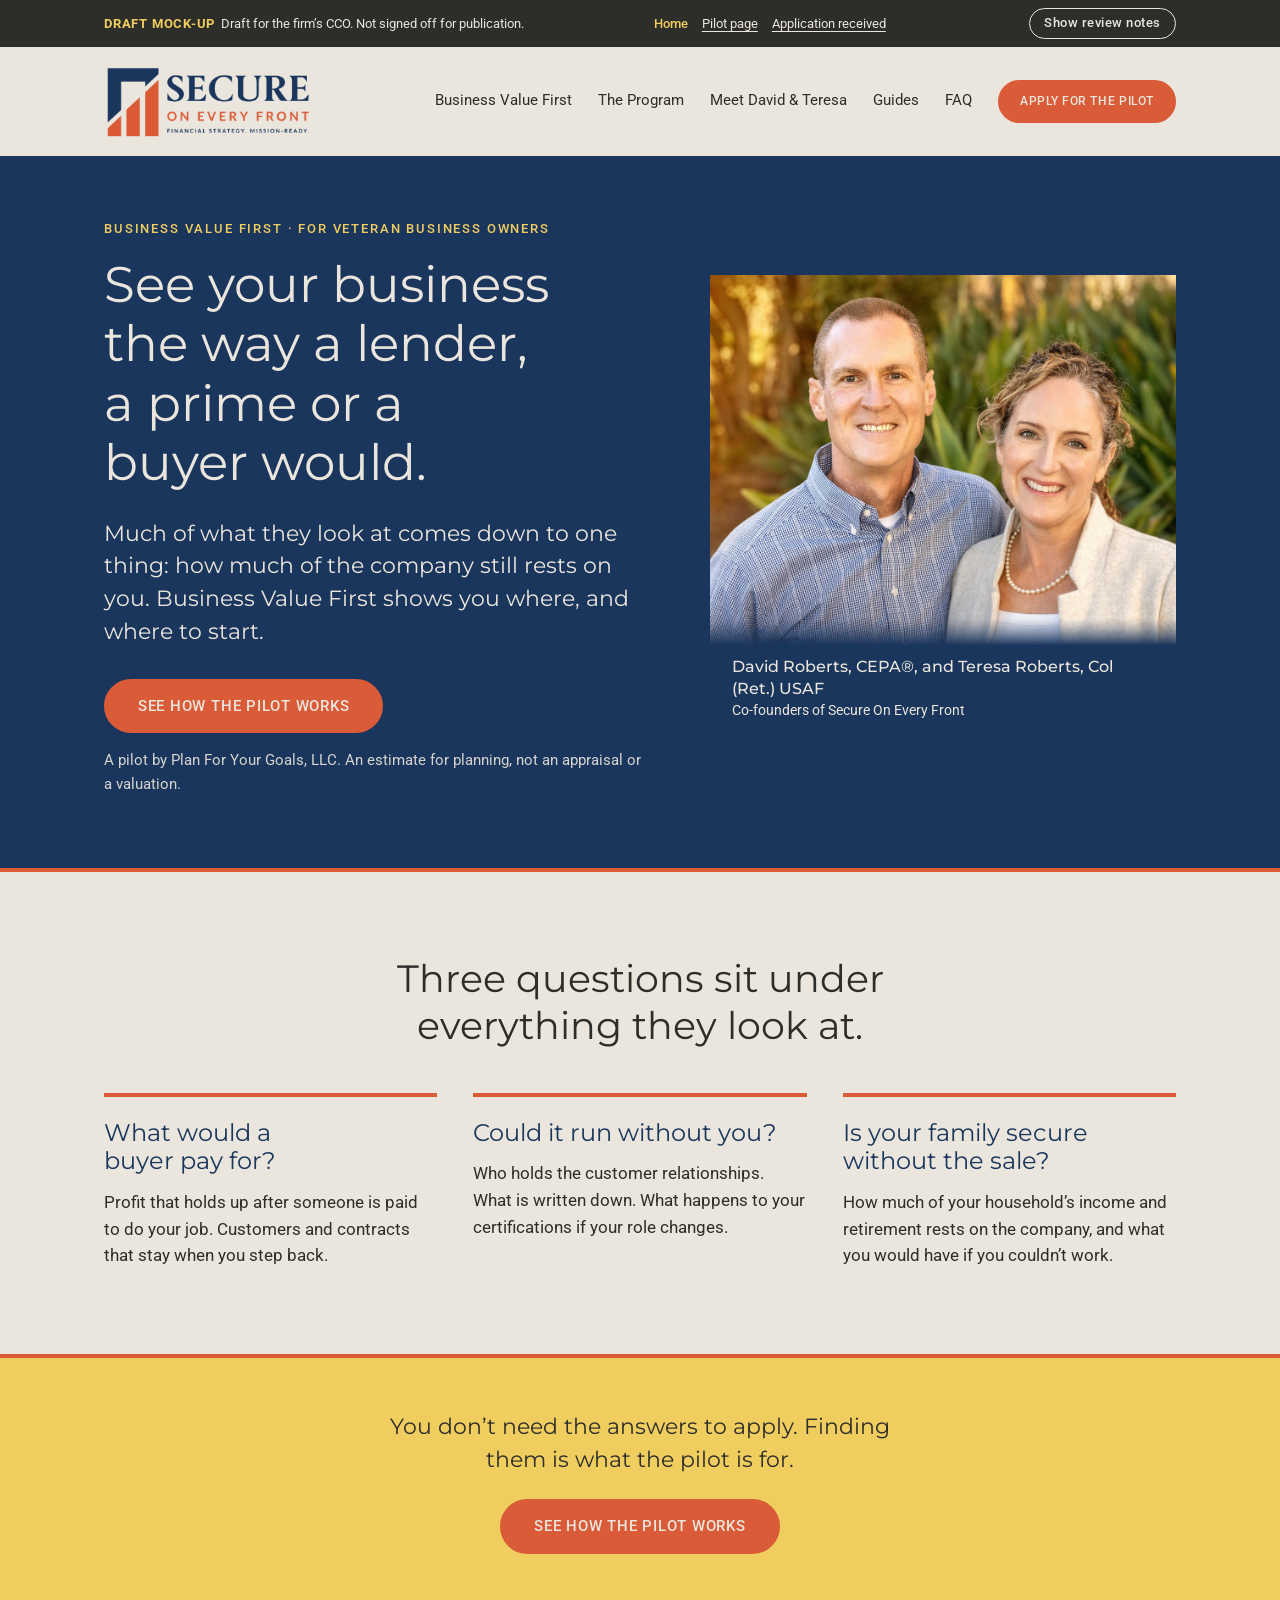
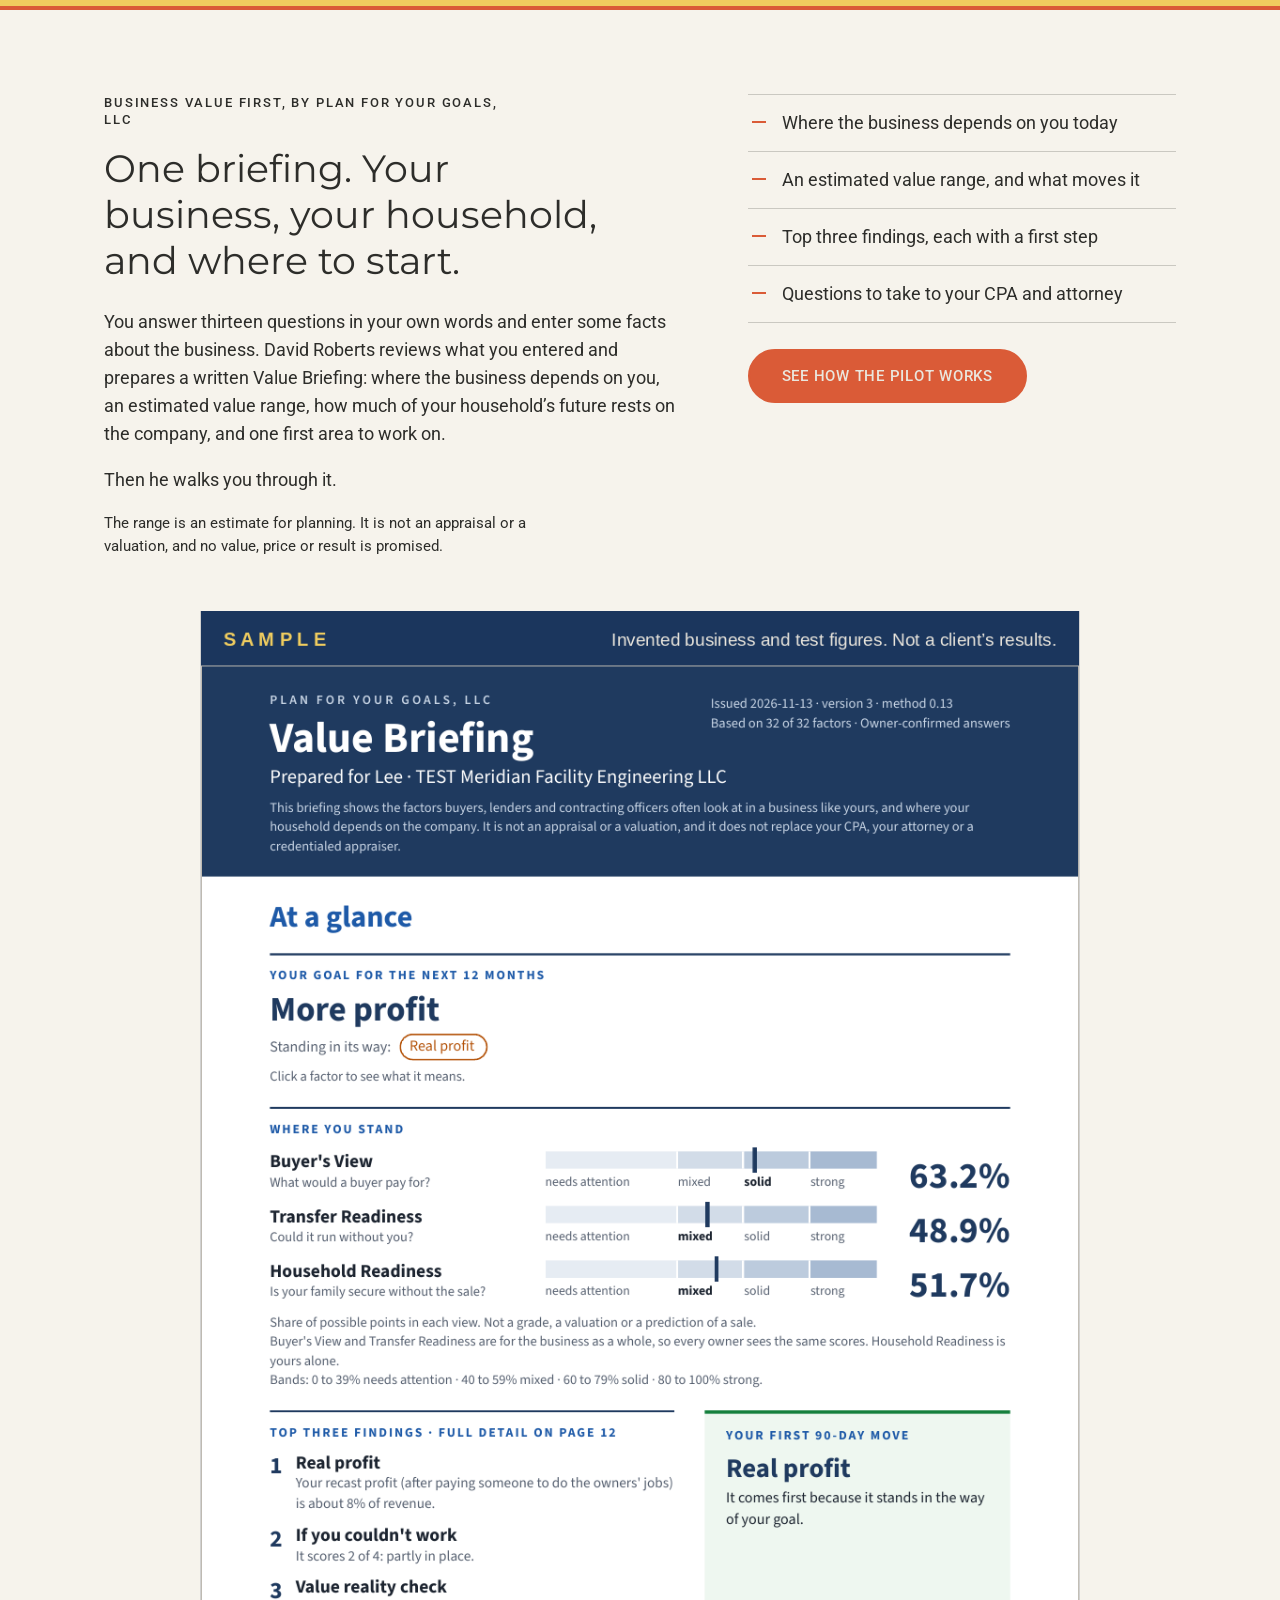
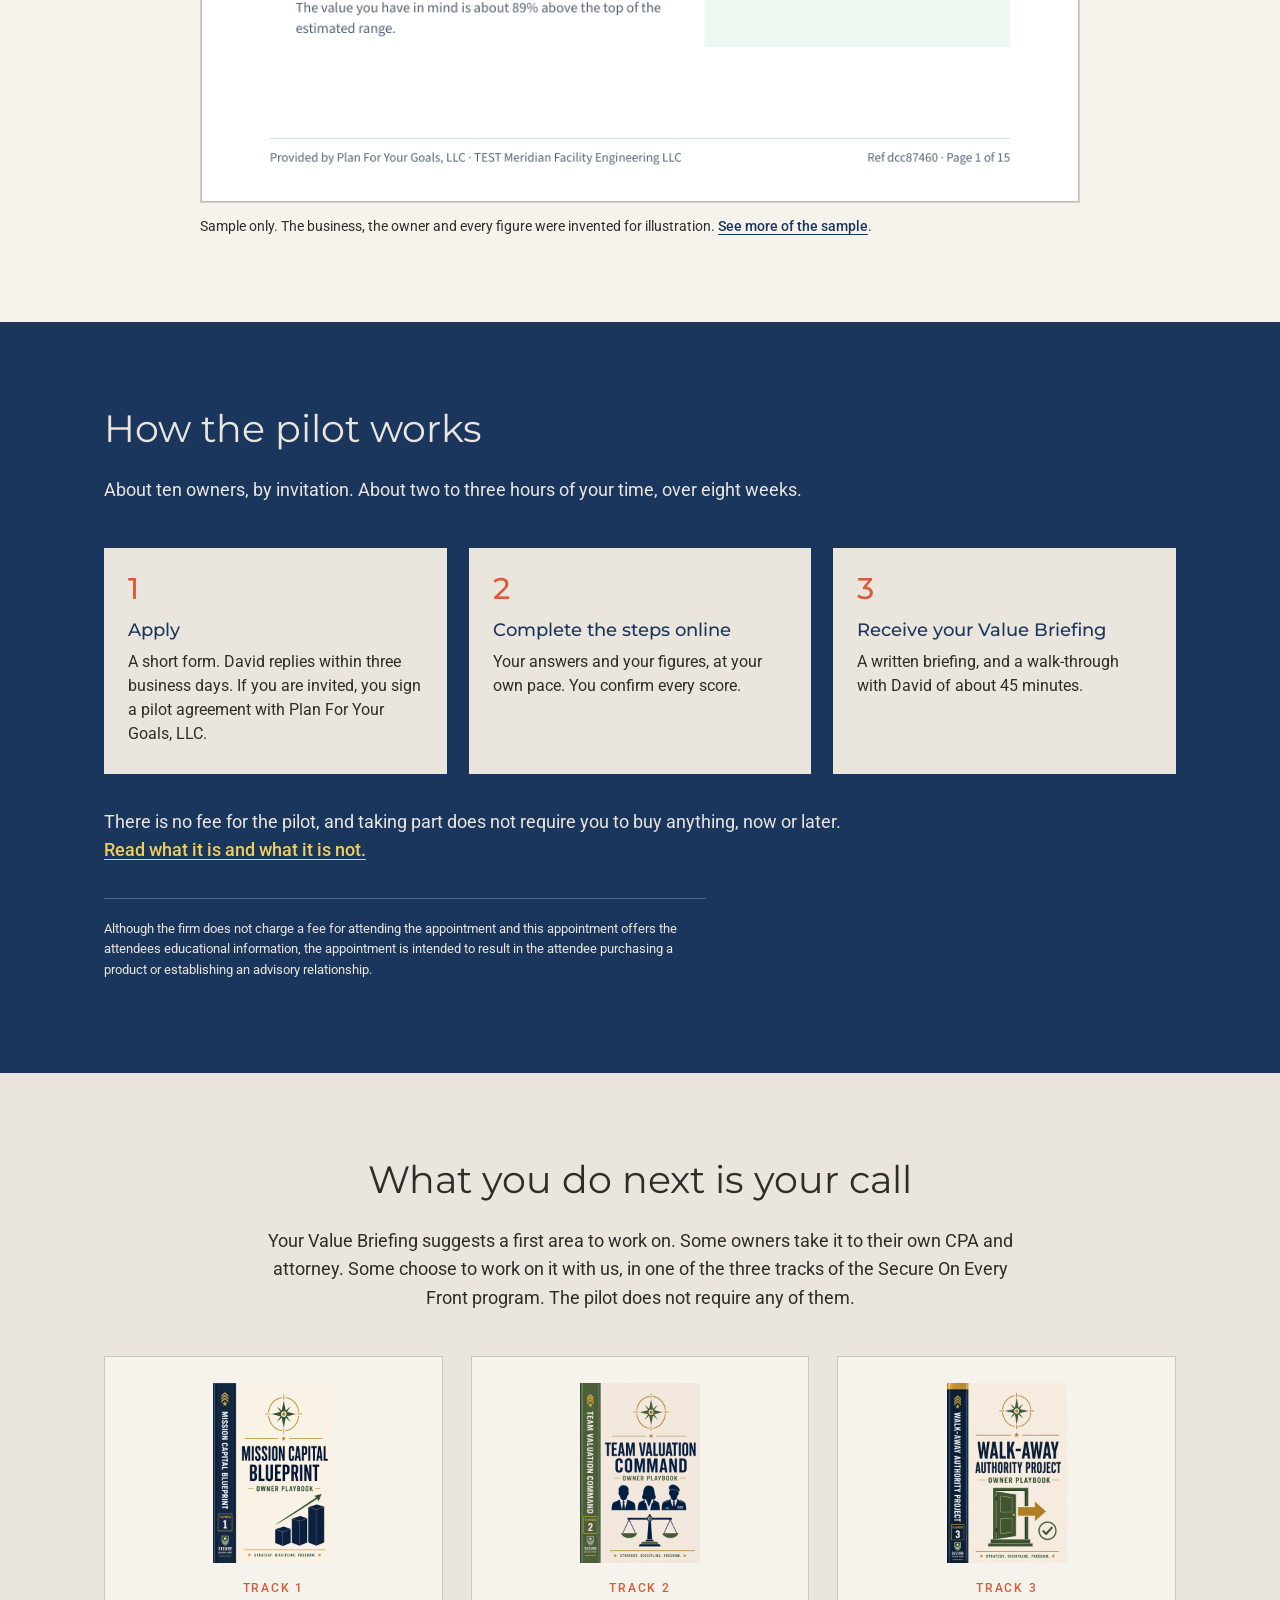
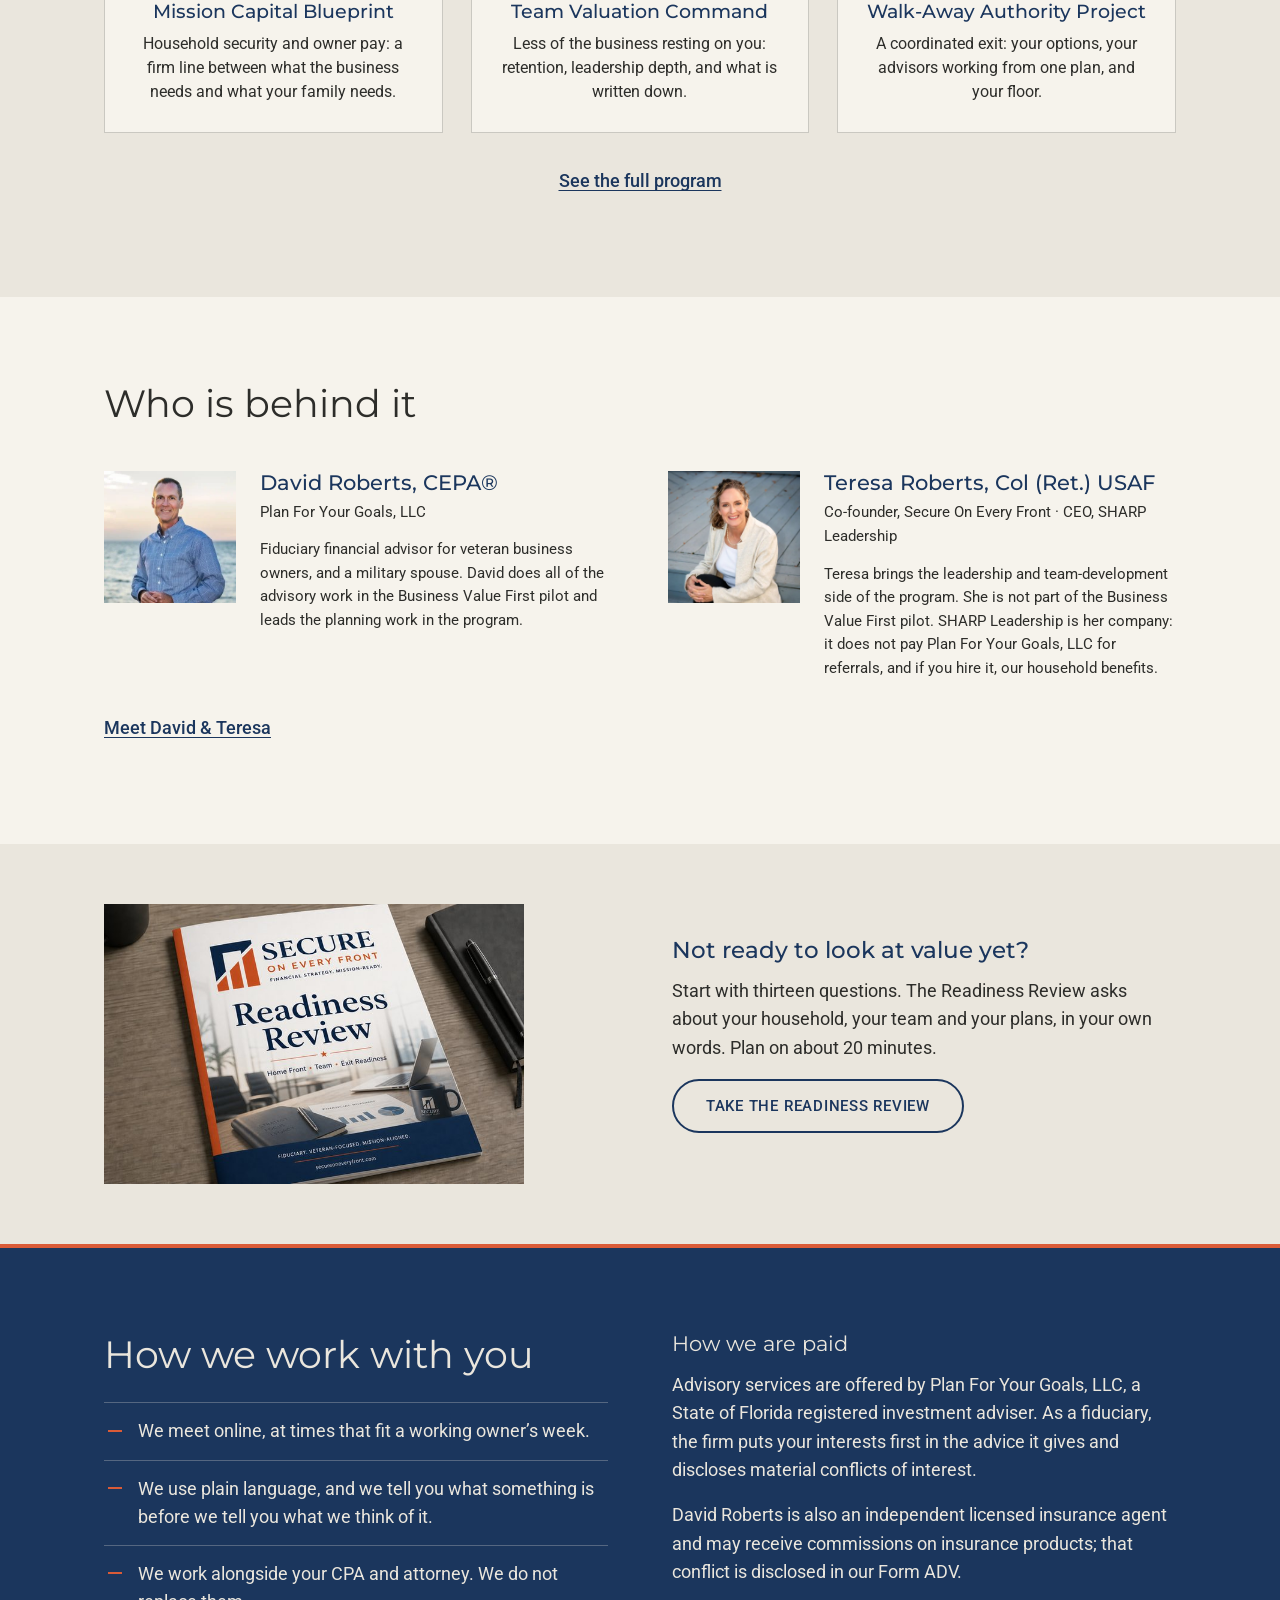
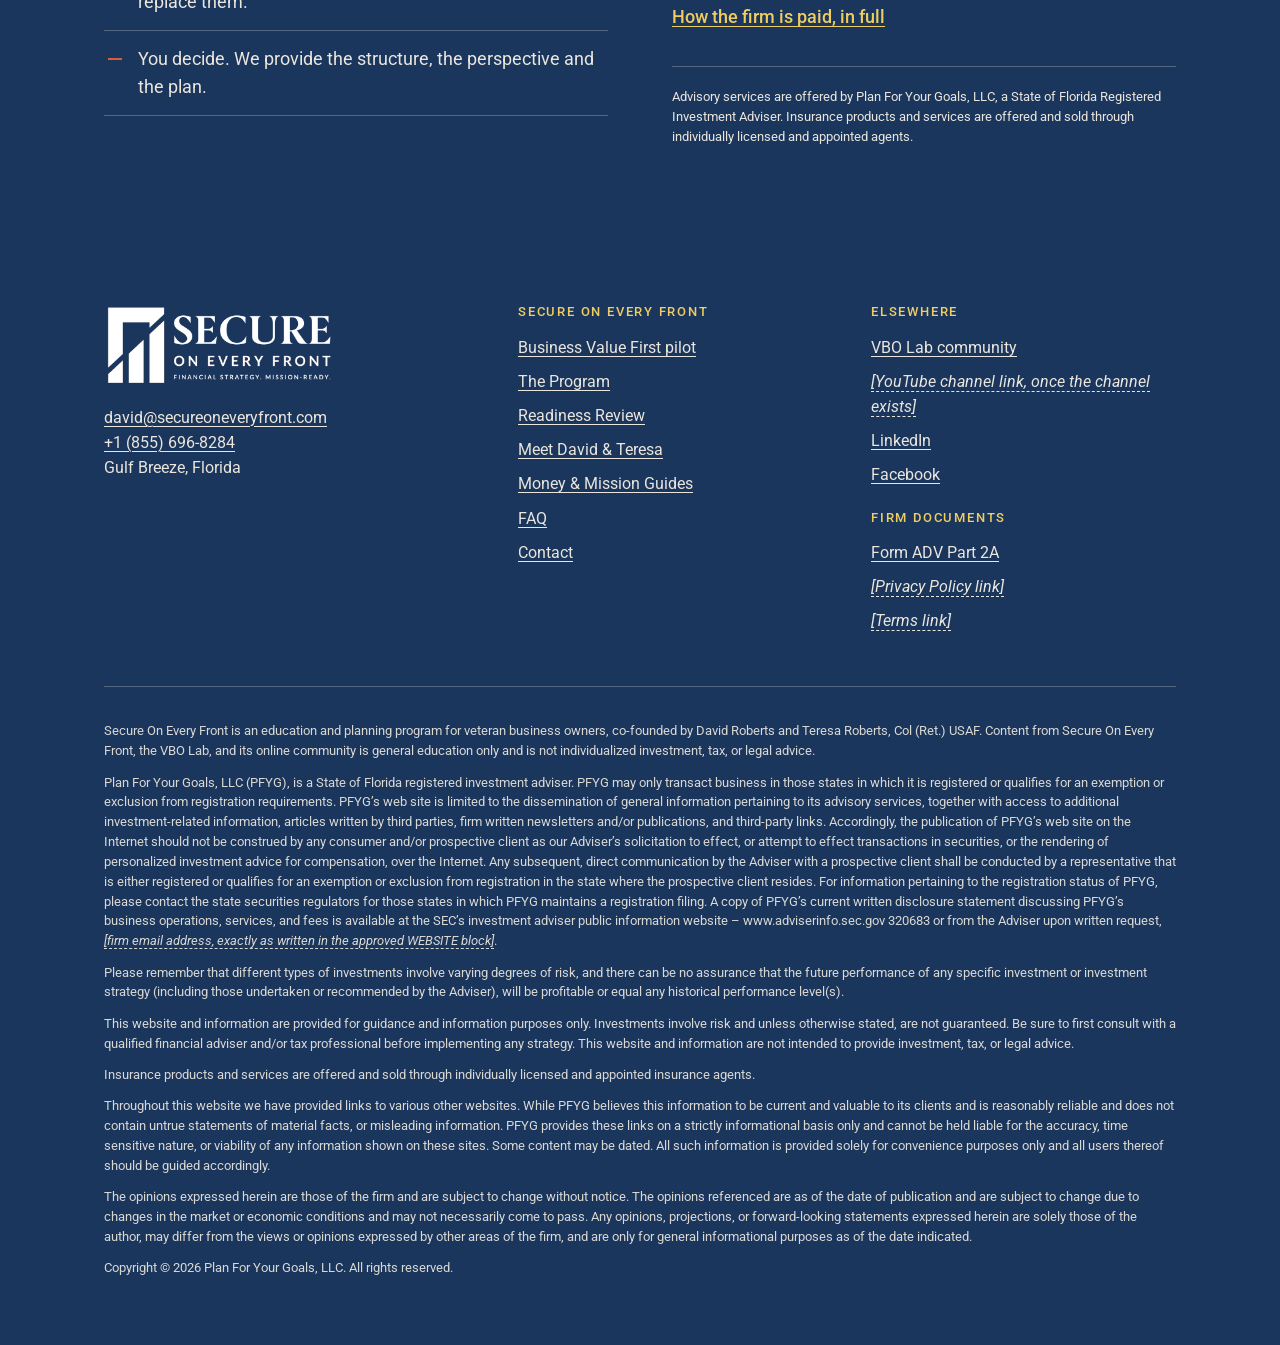
==== commit 59a7f31c: "Mock-ups: firm-voice cybersecurity sentence; owner's time stated as about two to three hours Co-Auth" ====
--- a/soef-refresh/mockup/index.html
+++ b/soef-refresh/mockup/index.html
@@ -329,7 +329,7 @@
 
 <section class="band on-gold rule-top rule-bottom">
   <div class="wrap">
-    <p class="lead">You don&rsquo;t need the answers to apply. Finding them is what the eight weeks are for.</p>
+    <p class="lead">You don&rsquo;t need the answers to apply. Finding them is what the pilot is for.</p>
     <a class="btn" href="business-value-first.html">See how the pilot works</a>
     <p class="note mid"><b>Review note 4.</b> The gold band keeps its look from the live page and now closes the stakes section. Home page buttons say &ldquo;See how the pilot works&rdquo; and go to the top of the pilot page; the header button says &ldquo;Apply for the pilot&rdquo; and goes to the form. That also takes &ldquo;FREE&rdquo; out of the header on every page.</p>
   </div>
@@ -372,7 +372,7 @@
   <div class="wrap">
     <div class="sec-head">
       <h2>How the pilot works</h2>
-      <p>About ten owners, eight weeks each, by invitation.</p>
+      <p>About ten owners, by invitation. About two to three hours of your time, over eight weeks.</p>
     </div>
     <ol class="steps three">
       <li><b>Apply</b>A short form. David replies within three business days. If you are invited, you sign a pilot agreement with Plan For Your Goals, LLC.</li>
